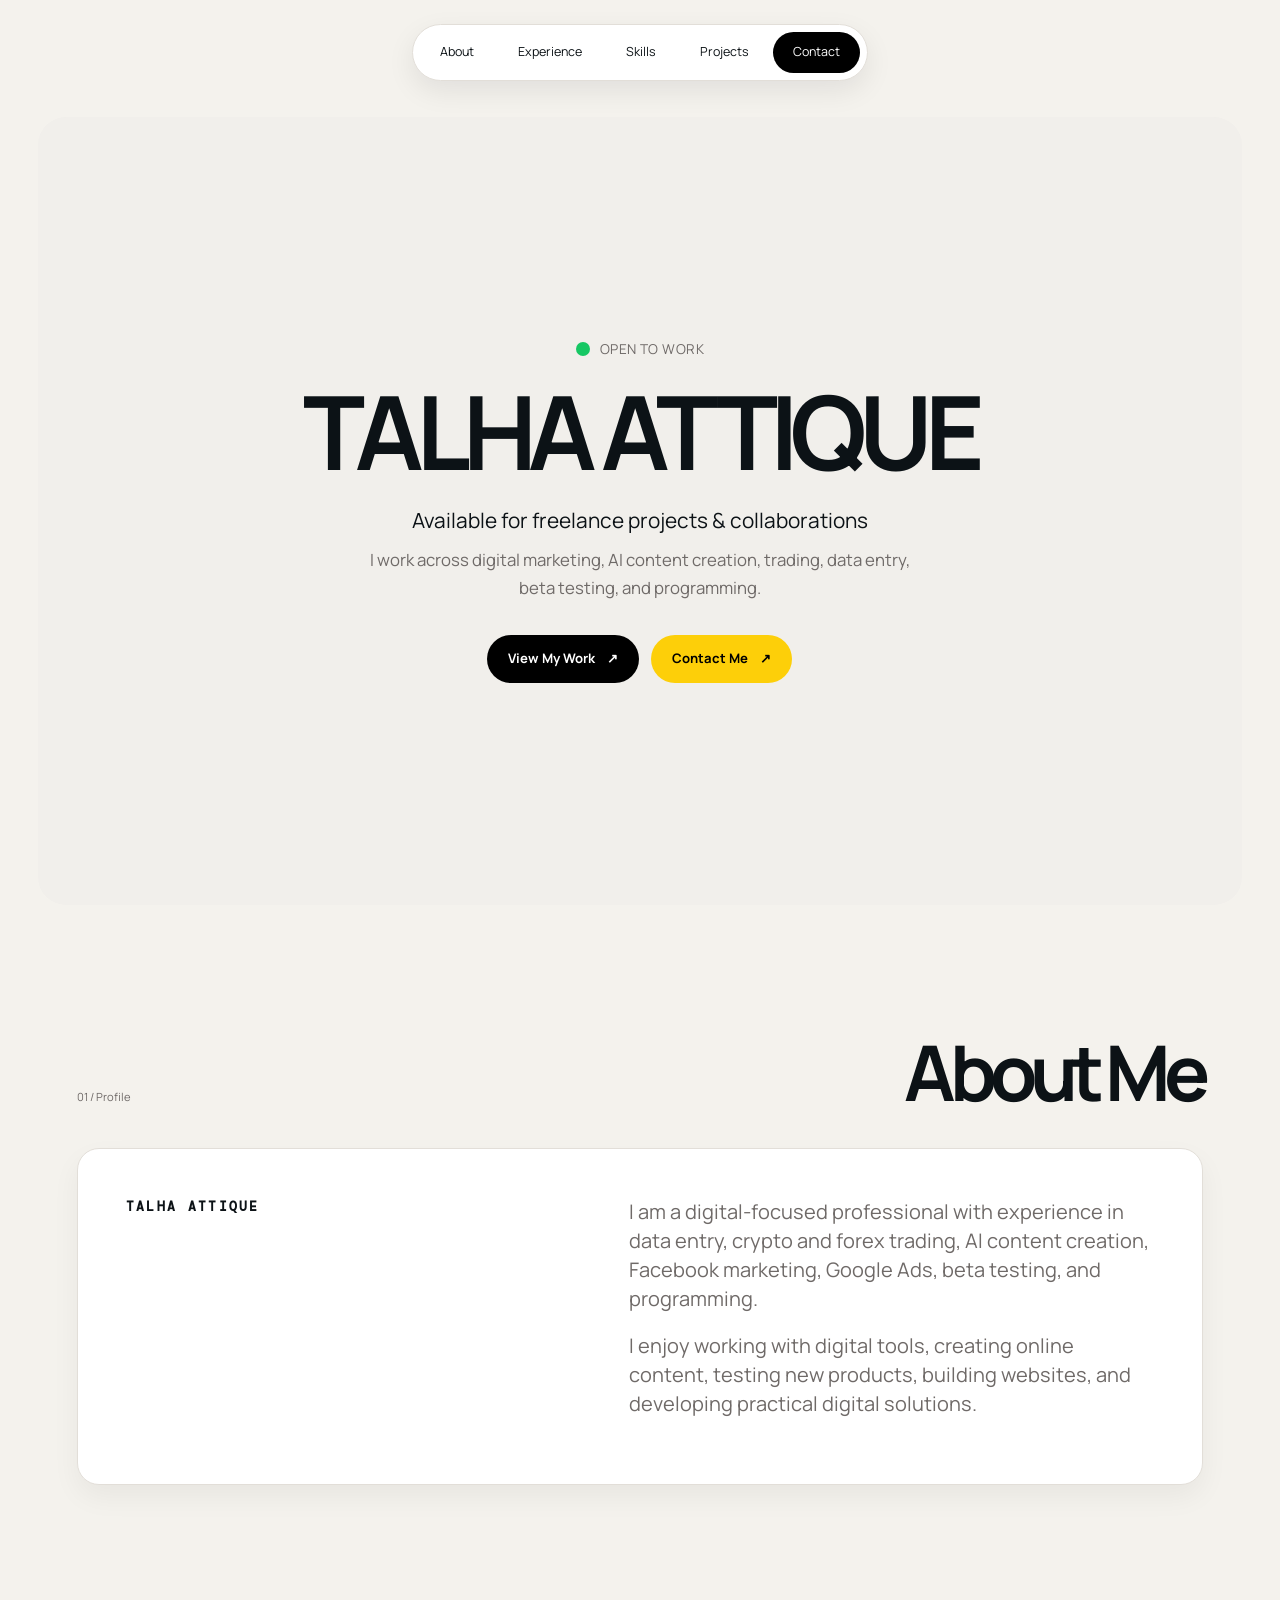
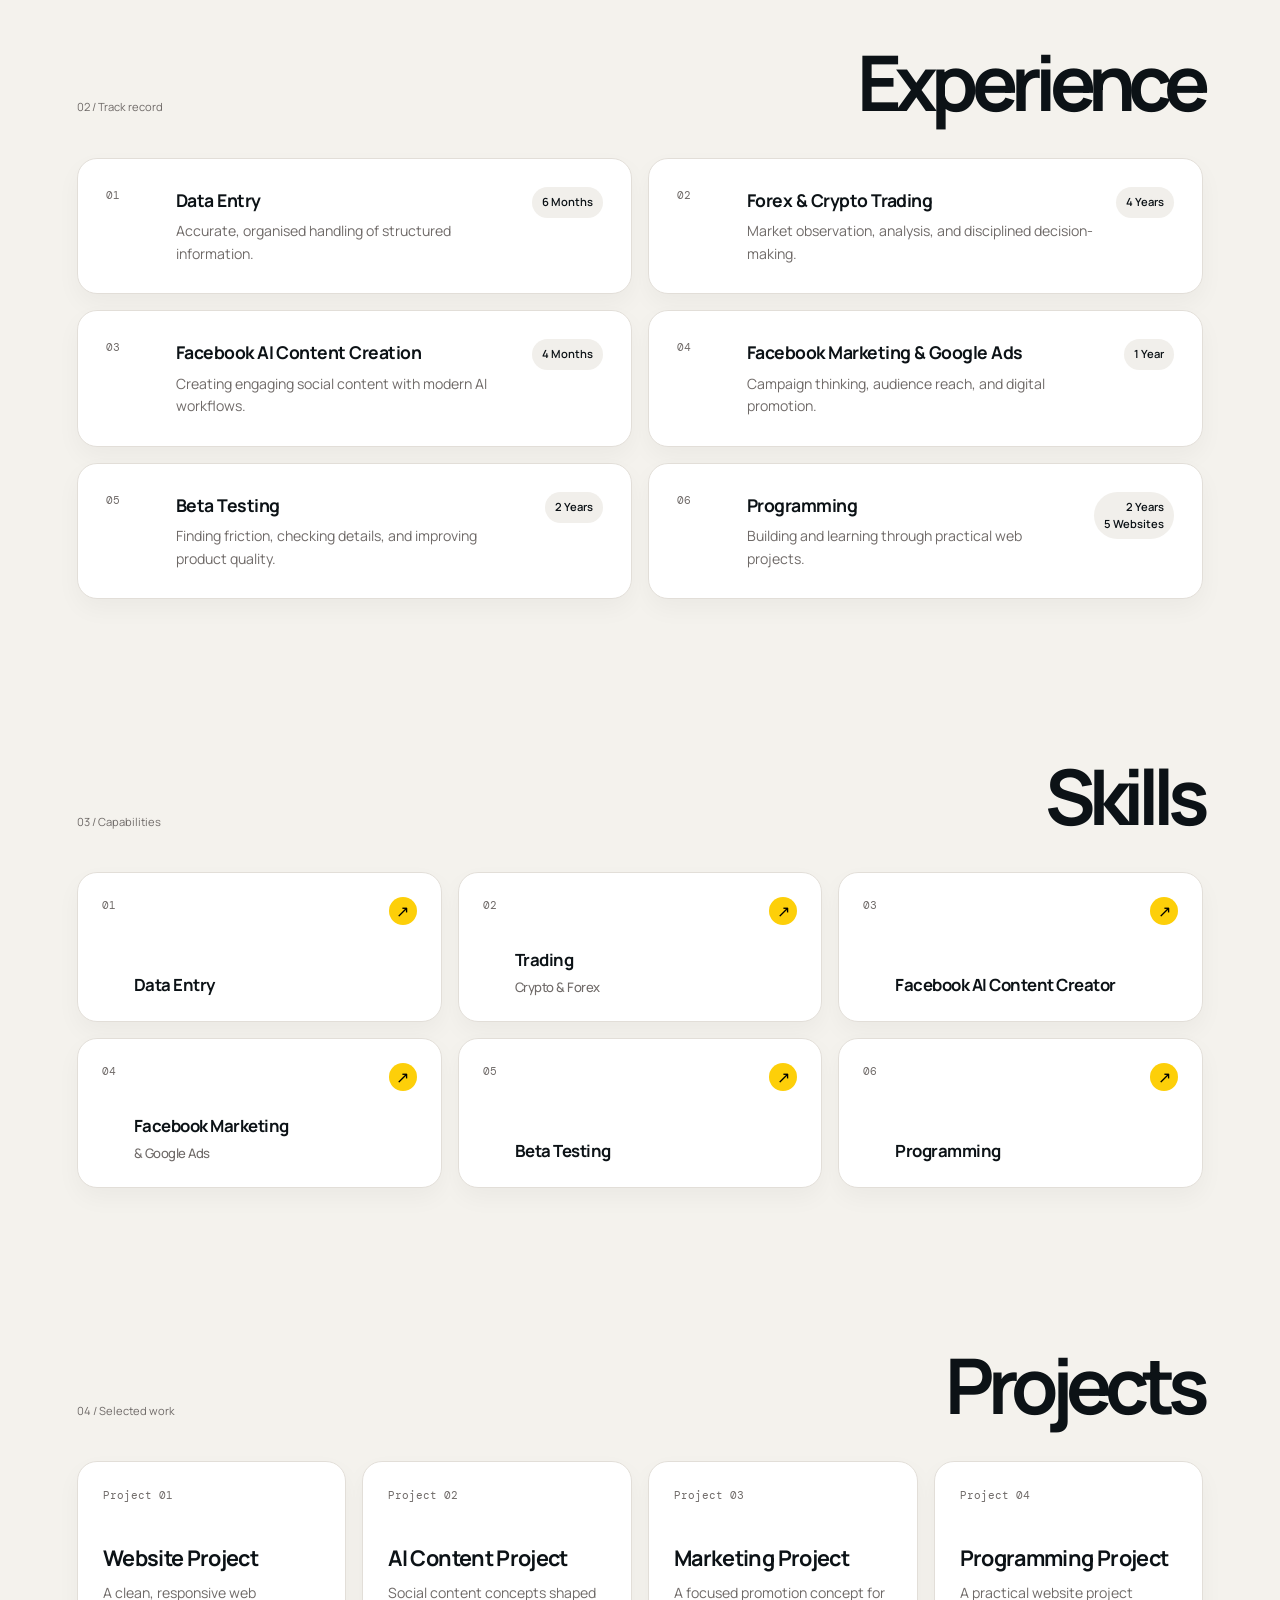
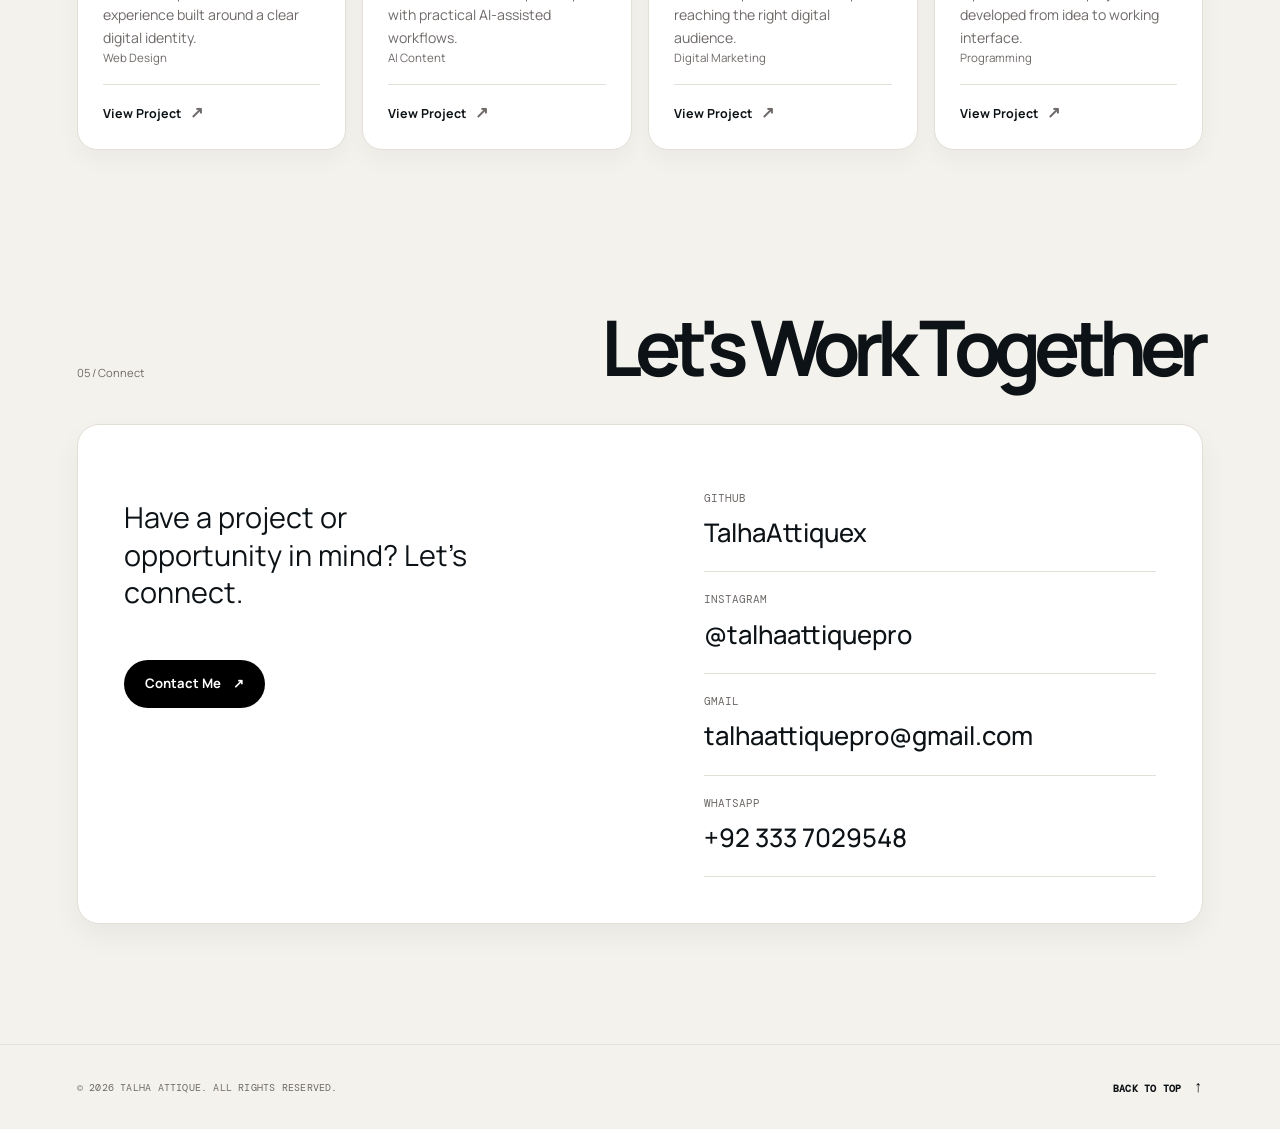
==== index.html @ d97a4296 "Add files via upload" ====
<!DOCTYPE html>
<html lang="en">
<head>
    <meta charset="UTF-8">
    <meta name="viewport" content="width=device-width, initial-scale=1.0">
    <meta name="description" content="Talha Attique is a digital-focused professional working across marketing, AI content, trading, testing, and programming.">
    <title>Talha Attique | Digital Portfolio</title>
    <link rel="stylesheet" href="style.css">
</head>
<body>
    <header class="site-header">
        <button class="menu-toggle" type="button" aria-label="Toggle navigation" aria-expanded="false" aria-controls="primary-navigation"><span></span><span></span></button>
        <nav class="site-nav" id="primary-navigation" aria-label="Primary navigation">
            <a class="active" href="#about">About</a>
            <a href="#experience">Experience</a>
            <a href="#skills">Skills</a>
            <a href="#projects">Projects</a>
            <a href="#contact">Contact</a>
        </nav>
    </header>

    <main>
        <section class="hero single-page-section" id="home" aria-labelledby="hero-title">
            <div class="hero-content">
                <div class="availability"><span class="status-dot" aria-hidden="true"></span><span>Open to Work</span></div>
                <h1 id="hero-title">TALHA ATTIQUE</h1>
                <p class="hero-subtitle">Available for freelance projects &amp; collaborations</p>
                <p class="hero-description">I work across digital marketing, AI content creation, trading, data entry, beta testing, and programming.</p>
                <div class="hero-actions"><a class="button button-dark" href="#projects">View My Work <span aria-hidden="true">↗</span></a><a class="button button-yellow" href="#contact">Contact Me <span aria-hidden="true">↗</span></a></div>
            </div>
        </section>

        <section class="section single-page-section" id="about" aria-labelledby="about-title">
            <div class="section-heading"><p class="eyebrow">01 / Profile</p><h2 id="about-title">About Me</h2></div>
            <div class="about-content card-surface" data-reveal>
                <p class="about-name">TALHA ATTIQUE</p>
                <div class="about-copy"><p>I am a digital-focused professional with experience in data entry, crypto and forex trading, AI content creation, Facebook marketing, Google Ads, beta testing, and programming.</p><p>I enjoy working with digital tools, creating online content, testing new products, building websites, and developing practical digital solutions.</p></div>
            </div>
        </section>

        <section class="section single-page-section" id="experience" aria-labelledby="experience-title">
            <div class="section-heading"><p class="eyebrow">02 / Track record</p><h2 id="experience-title">Experience</h2></div>
            <div class="experience-grid">
                <article class="experience-card" data-reveal><span class="card-icon">01</span><div><h3>Data Entry</h3><p>Accurate, organised handling of structured information.</p></div><strong>6 Months</strong></article>
                <article class="experience-card" data-reveal><span class="card-icon">02</span><div><h3>Forex &amp; Crypto Trading</h3><p>Market observation, analysis, and disciplined decision-making.</p></div><strong>4 Years</strong></article>
                <article class="experience-card" data-reveal><span class="card-icon">03</span><div><h3>Facebook AI Content Creation</h3><p>Creating engaging social content with modern AI workflows.</p></div><strong>4 Months</strong></article>
                <article class="experience-card" data-reveal><span class="card-icon">04</span><div><h3>Facebook Marketing &amp; Google Ads</h3><p>Campaign thinking, audience reach, and digital promotion.</p></div><strong>1 Year</strong></article>
                <article class="experience-card" data-reveal><span class="card-icon">05</span><div><h3>Beta Testing</h3><p>Finding friction, checking details, and improving product quality.</p></div><strong>2 Years</strong></article>
                <article class="experience-card" data-reveal><span class="card-icon">06</span><div><h3>Programming</h3><p>Building and learning through practical web projects.</p></div><strong>2 Years<br>5 Websites</strong></article>
            </div>
        </section>

        <section class="section single-page-section" id="skills" aria-labelledby="skills-title">
            <div class="section-heading"><p class="eyebrow">03 / Capabilities</p><h2 id="skills-title">Skills</h2></div>
            <div class="skill-grid">
                <article class="skill-card" data-reveal><span>01</span><h3>Data Entry</h3><i aria-hidden="true">↗</i></article>
                <article class="skill-card" data-reveal><span>02</span><h3>Trading <small>Crypto &amp; Forex</small></h3><i aria-hidden="true">↗</i></article>
                <article class="skill-card" data-reveal><span>03</span><h3>Facebook AI Content Creator</h3><i aria-hidden="true">↗</i></article>
                <article class="skill-card" data-reveal><span>04</span><h3>Facebook Marketing <small>&amp; Google Ads</small></h3><i aria-hidden="true">↗</i></article>
                <article class="skill-card" data-reveal><span>05</span><h3>Beta Testing</h3><i aria-hidden="true">↗</i></article>
                <article class="skill-card" data-reveal><span>06</span><h3>Programming</h3><i aria-hidden="true">↗</i></article>
            </div>
        </section>

        <section class="section single-page-section" id="projects" aria-labelledby="projects-title">
            <div class="section-heading"><p class="eyebrow">04 / Selected work</p><h2 id="projects-title">Projects</h2></div>
            <div class="project-grid">
                <article class="project-card" data-reveal><span>Project 01</span><h3>Website Project</h3><p>A clean, responsive web experience built around a clear digital identity.</p><small>Web Design</small><a class="text-link" href="#contact">View Project <b aria-hidden="true">↗</b></a></article>
                <article class="project-card" data-reveal><span>Project 02</span><h3>AI Content Project</h3><p>Social content concepts shaped with practical AI-assisted workflows.</p><small>AI Content</small><a class="text-link" href="#contact">View Project <b aria-hidden="true">↗</b></a></article>
                <article class="project-card" data-reveal><span>Project 03</span><h3>Marketing Project</h3><p>A focused promotion concept for reaching the right digital audience.</p><small>Digital Marketing</small><a class="text-link" href="#contact">View Project <b aria-hidden="true">↗</b></a></article>
                <article class="project-card" data-reveal><span>Project 04</span><h3>Programming Project</h3><p>A practical website project developed from idea to working interface.</p><small>Programming</small><a class="text-link" href="#contact">View Project <b aria-hidden="true">↗</b></a></article>
            </div>
        </section>

        <section class="section contact-section single-page-section" id="contact" aria-labelledby="contact-title">
            <div class="section-heading"><p class="eyebrow">05 / Connect</p><h2 id="contact-title">Let's Work Together</h2></div>
            <div class="contact-grid card-surface" data-reveal><div class="contact-copy"><p>Have a project or opportunity in mind? Let's connect.</p><a class="button button-dark" href="mailto:talhaattiquepro@gmail.com">Contact Me <span aria-hidden="true">↗</span></a></div><div class="contact-links" aria-label="Contact details"><a class="contact-link" href="https://github.com/TalhaAttiquex" target="_blank" rel="noopener noreferrer"><span>GitHub</span><strong>TalhaAttiquex</strong></a><a class="contact-link" href="https://instagram.com/talhaattiquepro" target="_blank" rel="noopener noreferrer"><span>Instagram</span><strong>@talhaattiquepro</strong></a><a class="contact-link" href="mailto:talhaattiquepro@gmail.com"><span>Gmail</span><strong>talhaattiquepro@gmail.com</strong></a><a class="contact-link" href="https://wa.me/923337029548" target="_blank" rel="noopener noreferrer"><span>WhatsApp</span><strong>+92 333 7029548</strong></a></div></div>
        </section>
    </main>

    <footer class="site-footer"><p>&copy; <span data-current-year>2026</span> Talha Attique. All Rights Reserved.</p><a href="#home">Back to top <span aria-hidden="true">↑</span></a></footer>
    <script src="script.js" defer></script>
</body>
</html>
---- style.css ----
@import url('https://fonts.googleapis.com/css2?family=DM+Mono:wght@400;500&family=Manrope:wght@400;500;600;700;800&display=swap');

:root {
	--cream: #F4F2ED;
	--secondary-bg: #F1EFEB;
	--dark: #0C1216;
	--secondary-dark: #000000;
	--light-gray: #FFFFFF;
	--white: #FFFFFF;
	--yellow: #FDCF09;
	--green: #16C763;
	--border: #E2DED8;
	--muted: #6F6A68;
	--dark-24: rgba(12, 18, 22, .24);
}

* { box-sizing: border-box; }
html { scroll-behavior: smooth; }
body { background: var(--white); color: var(--dark); font-family: 'Manrope', sans-serif; font-size: 16px; line-height: 1.5; margin: 0; overflow-x: hidden; }
a { color: inherit; text-decoration: none; }
.site-header { align-items: center; background: var(--white); border-bottom: 1px solid var(--border); display: flex; justify-content: center; margin: 0 auto; max-width: 1440px; padding: 26px 6vw; position: sticky; top: 0; z-index: 10; }
.menu-toggle { background: transparent; border: 0; display: none; padding: 8px 0 8px 8px; }
.menu-toggle span { background: var(--dark); display: block; height: 1px; margin: 5px 0; transition: transform .25s ease; width: 25px; }
.site-nav { display: flex; gap: 34px; }
.site-nav a { color: var(--dark); font-family: 'DM Mono', monospace; font-size: .72rem; position: relative; text-transform: uppercase; transition: color .25s ease, transform .25s ease; }
.site-nav a::after { background: var(--dark); bottom: -7px; content: ''; height: 1px; left: 0; position: absolute; transform: scaleX(0); transform-origin: right; transition: transform .25s ease; width: 100%; }
.site-nav a:hover { color: var(--secondary-dark); transform: translateY(-2px); }
.site-nav a.active { color: var(--dark); transform: translateY(-2px); }
.site-nav a:hover::after, .site-nav a.active::after { transform: scaleX(1); transform-origin: left; }
main { margin: 0 auto; max-width: 1440px; }
.single-page-section { scroll-margin-top: 90px; }
.hero { align-items: center; background: var(--light-gray); display: flex; justify-content: center; min-height: calc(100vh - 81px); padding: 8vh 6vw 12vh; text-align: center; }
.hero-content { align-items: center; display: flex; flex-direction: column; justify-content: center; }
.status-dot { animation: blink 1.2s infinite; background: var(--green); border-radius: 50%; height: 14px; margin-bottom: 16px; width: 14px; }
.hero h1 { animation: fade-up .8s .1s ease both; color: var(--dark); font-size: clamp(1.5rem, 3.5vw, 2.5rem); font-weight: 600; letter-spacing: .12em; line-height: 1.1; margin: 0; }
.hero h2 { animation: fade-up .8s .2s ease both; color: var(--dark); font-size: clamp(2rem, 5vw, 4rem); font-weight: 600; letter-spacing: .16em; line-height: 1.1; margin: 12px 0 0; }
.hero-subtitle { animation: fade-up .8s .3s ease both; color: var(--muted); font-size: clamp(.85rem, 1.5vw, 1rem); margin: 22px 0 0; }
.hero-skills { animation: fade-up .8s .4s ease both; color: var(--muted); font-size: clamp(.72rem, 1.2vw, .85rem); line-height: 1.8; margin: 10px auto 0; max-width: 680px; }
.section-block, .experience-list { border-top: 1px solid var(--border); }
.section-block { padding: 110px 6vw 140px; }
.section-heading { align-items: end; display: flex; justify-content: space-between; margin-bottom: 48px; }
.section-heading .eyebrow { margin: 0; }
h2 { font-size: clamp(3rem, 7vw, 6rem); letter-spacing: -.09em; line-height: .9; margin: 0; }
.skill-grid { display: grid; gap: 1px; grid-template-columns: repeat(2, 1fr); }
.skill-item { align-items: baseline; background: var(--light-gray); color: var(--dark); display: flex; gap: 26px; min-height: 130px; padding: 34px; transition: background .25s ease, color .25s ease, transform .25s ease; }
.skill-item:hover { background: var(--white); box-shadow: inset 0 0 0 1px var(--border); color: var(--dark); transform: translateY(-5px); }
.skill-item span { color: var(--dark-24); font-family: 'DM Mono', monospace; font-size: .7rem; transition: color .25s ease; }
.skill-item:hover span, .skill-item small { color: var(--muted); }
.skill-item h3 { font-size: clamp(1rem, 1.8vw, 1.5rem); font-weight: 600; margin: 0; }
.skill-item small { color: var(--dark-24); display: block; font-size: .65em; font-weight: 400; margin-top: 5px; }
.site-footer { align-items: center; border-top: 1px solid var(--border); color: var(--muted); display: flex; font-family: 'DM Mono', monospace; font-size: .65rem; justify-content: space-between; letter-spacing: .02em; margin: 0 auto; max-width: 1440px; padding: 32px 6vw; text-transform: uppercase; }
.site-footer p { margin: 0; }
.site-footer a { color: var(--dark); }
.site-footer a span { font-size: 1rem; margin-left: 6px; }
.page-intro { padding: 14vh 6vw 110px; }
.page-intro h1 { animation: fade-up .8s ease both; font-size: clamp(4rem, 12vw, 11rem); letter-spacing: -.11em; line-height: .8; margin: 0; max-width: 1100px; }
.experience-list { display: grid; gap: 1px; }
.experience-item { align-items: start; background: var(--light-gray); color: var(--dark); display: grid; gap: 30px; grid-template-columns: 70px 1fr 200px; padding: 42px 6vw; transition: background .25s ease, color .25s ease, padding .25s ease; }
.experience-item:hover { background: var(--white); box-shadow: inset 0 0 0 1px var(--border); color: var(--dark); padding-left: calc(6vw + 10px); }
.experience-item > span { color: var(--dark-24); font-family: 'DM Mono', monospace; font-size: .7rem; }
.experience-item:hover > span, .experience-item p { color: var(--muted); }
.experience-item h2 { font-size: clamp(1.5rem, 3vw, 2.8rem); letter-spacing: -.07em; margin: 0; }
.experience-item p { color: var(--dark-24); margin: 8px 0 0; }
.experience-item time { font-family: 'DM Mono', monospace; font-size: .75rem; text-align: right; }
.contact-grid { display: grid; gap: 12vw; grid-template-columns: 1fr 1fr; padding: 20px 6vw 160px; }
.contact-copy p { color: var(--muted); font-size: 1.1rem; max-width: 300px; }
.contact-links { border-top: 1px solid var(--border); }
.contact-link { border-bottom: 1px solid var(--border); display: block; padding: 26px 0; transition: padding-left .25s ease; }
.contact-link:hover { padding-left: 12px; }
.contact-link span { color: var(--muted); display: block; font-family: 'DM Mono', monospace; font-size: .68rem; margin-bottom: 8px; text-transform: uppercase; }
.contact-link strong { font-size: clamp(1rem, 2.2vw, 1.6rem); font-weight: 500; }
.contact-link:hover strong { text-decoration: underline; text-underline-offset: 5px; }
.about-content { display: grid; gap: 12vw; grid-template-columns: 1fr 1fr; padding: 20px 6vw 170px; }
.about-name { font-family: 'DM Mono', monospace; font-size: .85rem; letter-spacing: .18em; margin: 0; }
.about-copy { border-top: 1px solid var(--border); max-width: 520px; padding-top: 24px; }
.about-copy p { color: var(--muted); font-size: clamp(1.1rem, 2.2vw, 1.65rem); line-height: 1.45; margin: 0 0 24px; }
.reveal { opacity: 0; transform: translateY(18px); transition: opacity .6s ease, transform .6s ease; }
.reveal.is-visible { opacity: 1; transform: translateY(0); }
@keyframes fade-up { from { opacity: 0; transform: translateY(18px); } to { opacity: 1; transform: translateY(0); } }
@keyframes reveal-line { from { transform: scaleX(0); } to { transform: scaleX(1); } }
@keyframes blink { 0%, 100% { opacity: 1; transform: scale(1); } 50% { opacity: .25; transform: scale(.8); } }
@media (prefers-reduced-motion: reduce) { *, *::before, *::after { animation-duration: .01ms !important; animation-iteration-count: 1 !important; scroll-behavior: auto !important; transition-duration: .01ms !important; } }
@media (max-width: 700px) {
	.site-header { padding: 22px 6vw; }
	.menu-toggle { display: block; }
	.site-nav { gap: 15px; }
	.site-nav:not(.is-open) { display: none; }
	.site-nav.is-open { background: var(--white); border-bottom: 1px solid var(--border); display: flex; flex-direction: column; gap: 22px; left: 0; padding: 28px 6vw 32px; position: absolute; right: 0; text-align: center; top: 100%; }
	.site-nav a { font-size: .58rem; }
	.hero { min-height: calc(100vh - 73px); padding: 12vh 6vw; }
	.hero h1 { font-size: 20px; letter-spacing: .08em; }
	.hero h2 { font-size: 28px; letter-spacing: .1em; }
	.hero-subtitle { margin-top: 18px; max-width: 280px; }
	.hero-skills { max-width: 300px; }
	.status-dot { height: 10px; margin-bottom: 16px; width: 10px; }
	.section-block { padding: 80px 6vw 100px; }
	.section-heading { align-items: start; flex-direction: column-reverse; gap: 25px; }
	.skill-grid { display: block; }
	.skill-item { margin-bottom: 1px; min-height: 105px; padding: 28px 24px; }
	.page-intro { padding: 15vh 6vw 75px; }
	.page-intro h1 { font-size: clamp(3.8rem, 18vw, 7rem); }
	.experience-item, .experience-item:hover { gap: 16px; grid-template-columns: 35px 1fr; padding: 30px 6vw; }
	.experience-item time { grid-column: 2; text-align: left; }
	.contact-grid { display: block; padding-bottom: 110px; }
	.contact-copy { margin-bottom: 65px; }
	.about-content { display: block; padding-bottom: 110px; }
	.about-name { margin-bottom: 65px; }
	.site-footer { align-items: flex-start; flex-direction: column; gap: 16px; }
}

/* Warm portfolio surface and rounded reference-inspired components. */
body { background: var(--cream); color: var(--dark); }
.site-header { background: transparent; border: 0; max-width: none; padding: 24px 6vw; }
.site-nav { background: var(--white); border: 1px solid var(--border); border-radius: 999px; box-shadow: 0 10px 28px rgba(12, 18, 22, .08); gap: 4px; padding: 7px; }
.site-nav a { border-radius: 999px; color: var(--dark); font-family: 'Manrope', sans-serif; font-size: .78rem; padding: 11px 20px; text-transform: none; transition: background .25s ease, color .25s ease, transform .25s ease; }
.site-nav a::after { display: none; }
.site-nav a:hover { background: var(--secondary-bg); color: var(--dark); transform: translateY(-1px); }
.site-nav a.active { background: var(--secondary-dark); color: var(--white); transform: none; }
.menu-toggle { background: var(--white); border: 1px solid var(--border); border-radius: 999px; box-shadow: 0 8px 20px rgba(12, 18, 22, .08); }
.hero { background: var(--secondary-bg); border-radius: 28px; margin: 12px 3vw 0; min-height: calc(100vh - 112px); padding: 10vh 6vw; }
.availability { align-items: center; animation: fade-up .7s ease both; color: var(--muted); display: flex; font-size: .85rem; gap: 10px; letter-spacing: .03em; margin-bottom: 24px; text-transform: uppercase; }
.status-dot { background: var(--green); height: 14px; margin: 0; width: 14px; }
.hero h1 { font-size: clamp(3rem, 8vw, 7rem); font-weight: 700; letter-spacing: -.08em; line-height: .95; }
.hero-subtitle { color: var(--dark); font-size: clamp(1rem, 2vw, 1.3rem); margin-top: 24px; }
.hero-description { animation: fade-up .8s .4s ease both; color: var(--muted); font-size: clamp(.9rem, 1.4vw, 1.05rem); line-height: 1.7; margin: 10px auto 0; max-width: 560px; }
.hero-actions { display: flex; flex-wrap: wrap; gap: 12px; justify-content: center; margin-top: 32px; }
.button { border: 1px solid transparent; border-radius: 999px; display: inline-flex; font-size: .82rem; font-weight: 700; gap: 12px; justify-content: center; padding: 13px 20px; transition: background .25s ease, color .25s ease, box-shadow .25s ease, transform .25s ease; }
.button:hover { box-shadow: 0 8px 18px rgba(12, 18, 22, .12); transform: translateY(-3px); }
.button-dark { background: var(--secondary-dark); color: var(--white); }
.button-dark:hover { background: var(--dark); }
.button-yellow { background: var(--yellow); color: var(--secondary-dark); }
.button-yellow:hover { background: var(--white); border-color: var(--border); }
.section { padding: 132px 6vw 30px; scroll-margin-top: 100px; }
.section-heading { align-items: end; margin-bottom: 42px; }
.section-heading h2 { color: var(--dark); font-size: clamp(2.7rem, 6vw, 5.5rem); letter-spacing: -.09em; }
.eyebrow { color: var(--muted); font-size: .7rem; }
.card-surface { background: var(--white); border: 1px solid var(--border); border-radius: 22px; box-shadow: 0 12px 28px rgba(12, 18, 22, .05); }
.about-content { align-items: start; display: grid; gap: 12vw; grid-template-columns: .8fr 1.2fr; padding: 48px; }
.about-name { color: var(--dark); font-size: .8rem; font-weight: 700; margin: 0; }
.about-copy { border: 0; max-width: 620px; padding: 0; }
.about-copy p { color: var(--muted); font-size: clamp(1rem, 1.7vw, 1.25rem); margin-bottom: 18px; }
.experience-grid, .skill-grid, .project-grid { display: grid; gap: 16px; grid-template-columns: repeat(2, minmax(0, 1fr)); }
.experience-card, .skill-card, .project-card { background: var(--white); border: 1px solid var(--border); border-radius: 20px; box-shadow: 0 10px 24px rgba(12, 18, 22, .04); }
.experience-card { align-items: start; display: grid; gap: 22px; grid-template-columns: 48px 1fr auto; padding: 28px; transition: box-shadow .25s ease, transform .25s ease; }
.experience-card:hover, .skill-card:hover, .project-card:hover { box-shadow: 0 16px 28px rgba(12, 18, 22, .09); transform: translateY(-5px); }
.card-icon, .skill-card > span, .project-card > span { color: var(--muted); font-family: 'DM Mono', monospace; font-size: .7rem; }
.experience-card h3, .skill-card h3, .project-card h3 { color: var(--dark); font-size: 1.1rem; letter-spacing: -.03em; margin: 0; }
.experience-card p, .project-card p { color: var(--muted); font-size: .88rem; line-height: 1.6; margin: 7px 0 0; }
.experience-card strong { background: var(--secondary-bg); border-radius: 999px; color: var(--dark); font-size: .7rem; font-weight: 600; padding: 7px 10px; text-align: right; white-space: nowrap; }
.skill-grid { grid-template-columns: repeat(3, minmax(0, 1fr)); }
.skill-card { display: grid; gap: 18px; grid-template-columns: auto 1fr auto; min-height: 150px; padding: 24px; transition: box-shadow .25s ease, transform .25s ease; }
.skill-card h3 { align-self: end; font-size: 1.05rem; }
.skill-card small { color: var(--muted); display: block; font-size: .78em; font-weight: 500; margin-top: 5px; }
.skill-card i { align-self: start; background: var(--yellow); border-radius: 50%; color: var(--secondary-dark); font-style: normal; height: 28px; line-height: 28px; text-align: center; width: 28px; }
.project-grid { grid-template-columns: repeat(4, minmax(0, 1fr)); }
.project-card { display: flex; flex-direction: column; min-height: 270px; padding: 25px; transition: box-shadow .25s ease, transform .25s ease; }
.project-card h3 { font-size: 1.35rem; margin-top: 38px; }
.project-card small { color: var(--muted); font-size: .72rem; margin-top: auto; }
.text-link { border-top: 1px solid var(--border); color: var(--dark); font-size: .78rem; font-weight: 700; margin-top: 18px; padding-top: 15px; }
.text-link b { color: var(--muted); font-size: 1rem; margin-left: 6px; }
.contact-section { padding-bottom: 120px; }
.contact-grid { align-items: start; gap: 10vw; padding: 46px; }
.contact-copy p { color: var(--dark); font-size: clamp(1.2rem, 2.4vw, 1.8rem); line-height: 1.3; max-width: 360px; }
.contact-copy .button { margin-top: 20px; }
.contact-links { border-top: 0; }
.contact-link { border-bottom: 1px solid var(--border); padding: 19px 0; }
.contact-link span { color: var(--muted); }
.contact-link strong { color: var(--dark); }
.site-footer { border-top: 1px solid var(--border); max-width: none; padding: 30px 6vw; }
.site-footer a { font-weight: 700; }

@media (max-width: 900px) {
	.project-grid { grid-template-columns: repeat(2, minmax(0, 1fr)); }
	.skill-grid { grid-template-columns: repeat(2, minmax(0, 1fr)); }
}
@media (max-width: 700px) {
	.site-header { padding: 16px 6vw; }
	.menu-toggle { display: block; padding: 9px 14px; }
	.site-nav { gap: 6px; }
	.site-nav:not(.is-open) { display: none; }
	.site-nav.is-open { background: var(--white); border: 1px solid var(--border); border-radius: 20px; box-shadow: 0 14px 28px rgba(12, 18, 22, .1); display: flex; flex-direction: column; gap: 4px; left: 6vw; padding: 8px; position: absolute; right: 6vw; text-align: center; top: calc(100% - 5px); }
	.site-nav a { font-size: .82rem; padding: 12px 20px; width: 100%; }
	.hero { border-radius: 20px; margin: 5px 3vw 0; min-height: calc(100vh - 76px); }
	.hero h1 { font-size: clamp(2.7rem, 13vw, 5rem); }
	.hero-actions .button { flex: 1; min-width: 145px; }
	.section { padding: 92px 6vw 20px; }
	.section-heading { align-items: start; flex-direction: column; gap: 18px; }
	.section-heading h2 { font-size: clamp(2.8rem, 15vw, 5rem); }
	.about-content, .contact-grid { display: block; padding: 28px; }
	.about-name { margin-bottom: 35px; }
	.experience-grid, .skill-grid, .project-grid { display: grid; grid-template-columns: 1fr; }
	.experience-card { grid-template-columns: 36px 1fr; }
	.experience-card strong { grid-column: 2; justify-self: start; }
	.contact-copy { margin-bottom: 45px; }
	.contact-copy p { font-size: 1.35rem; }
}
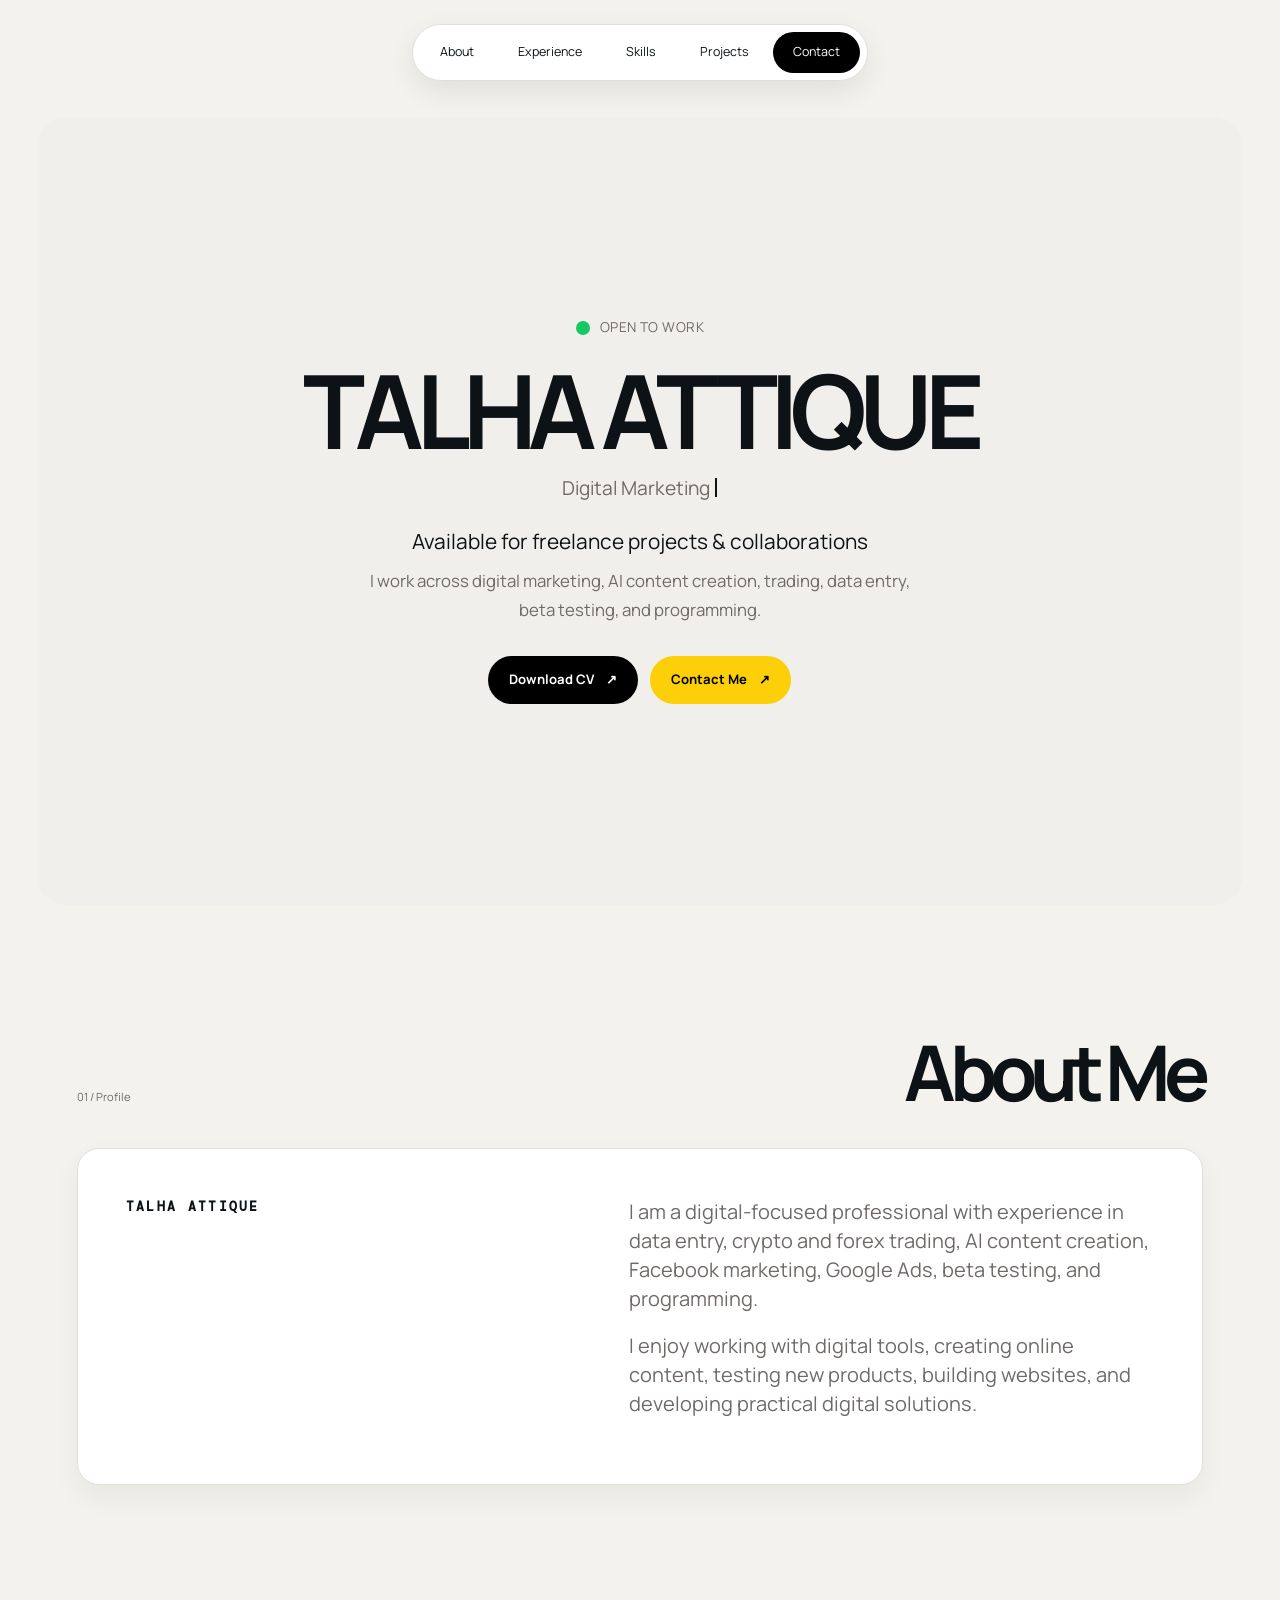
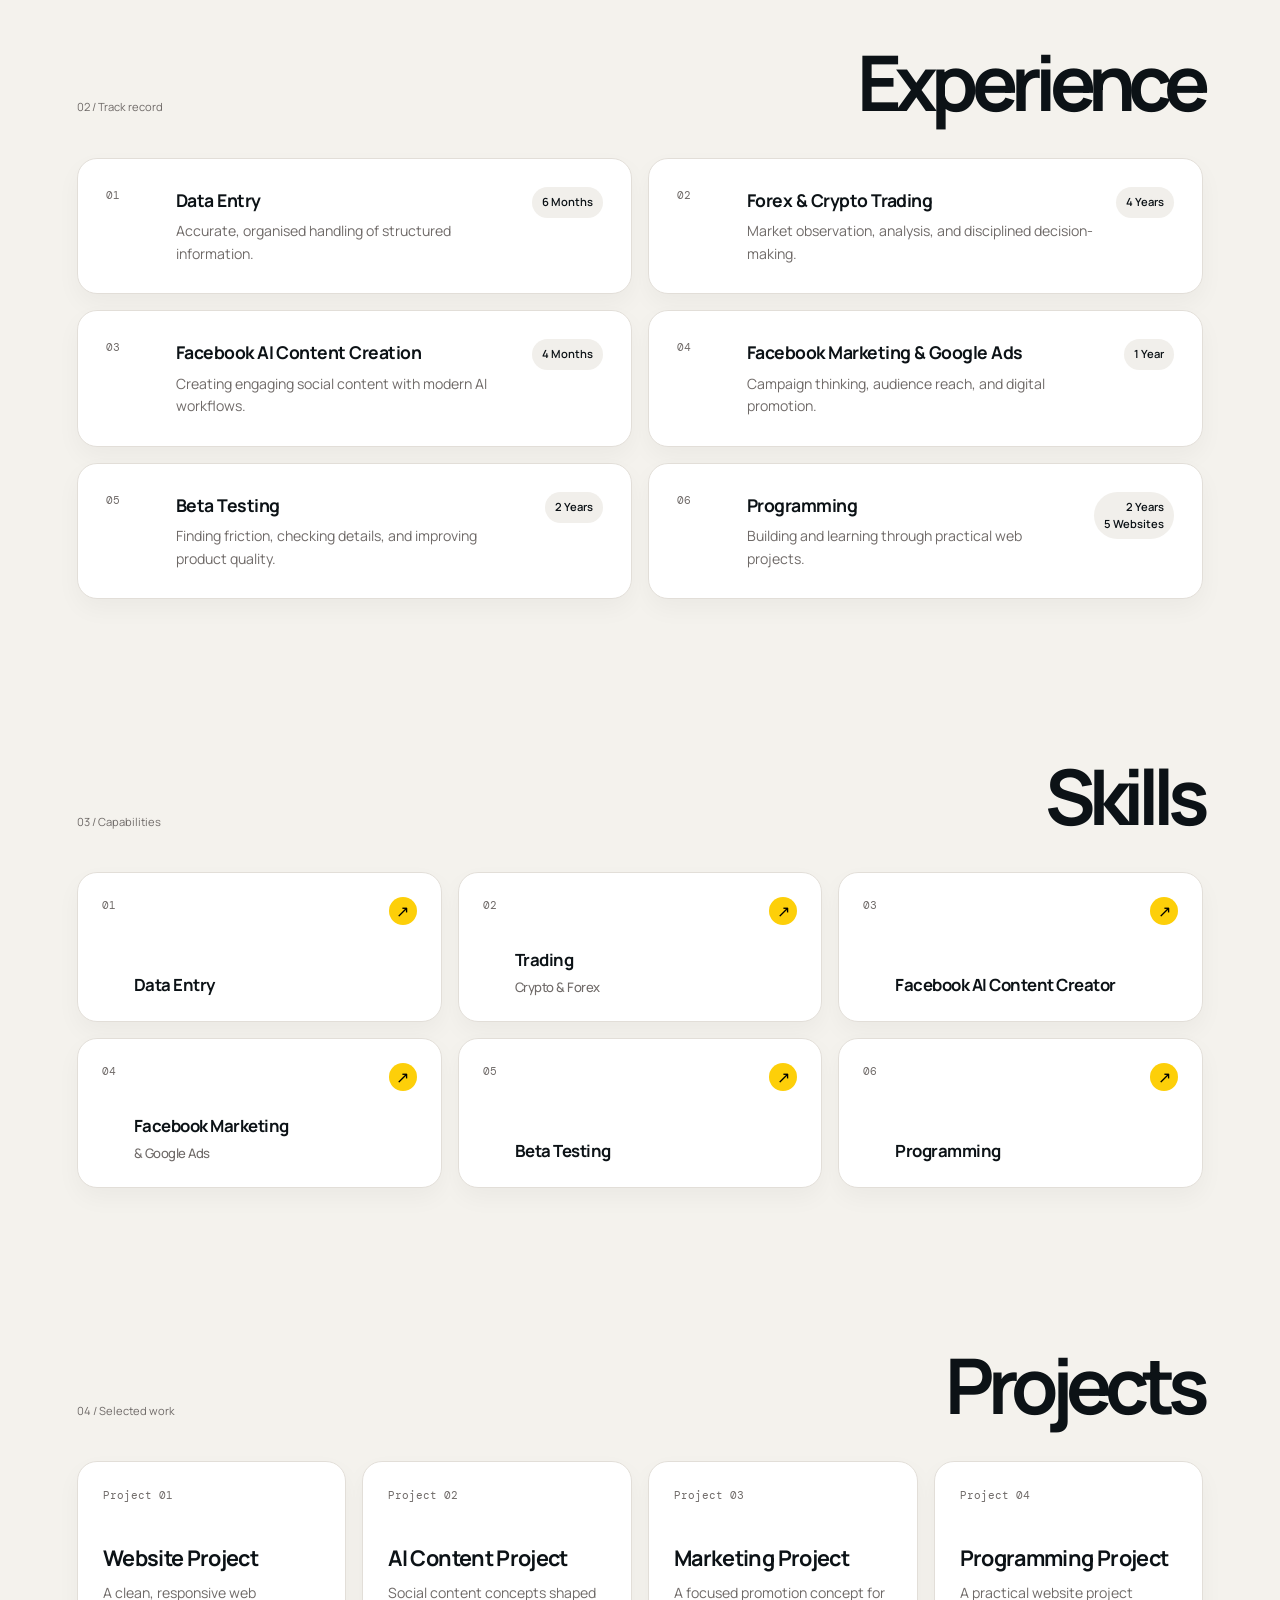
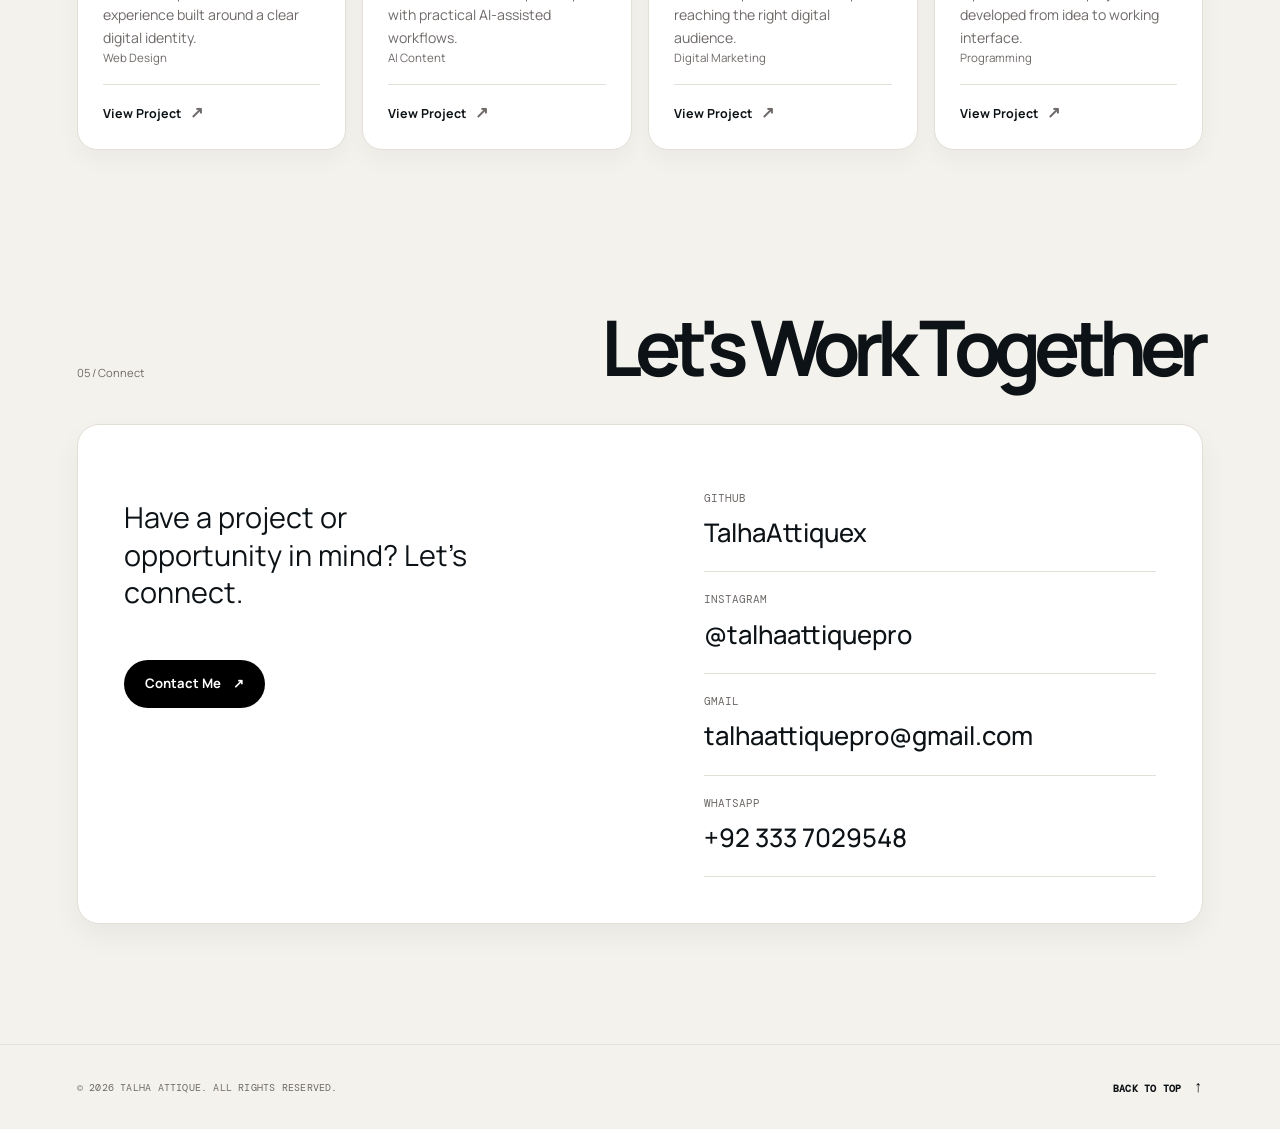
==== commit 2fc06caf: "Add files via upload" ====
--- a/index.html
+++ b/index.html
@@ -24,9 +24,10 @@
             <div class="hero-content">
                 <div class="availability"><span class="status-dot" aria-hidden="true"></span><span>Open to Work</span></div>
                 <h1 id="hero-title">TALHA ATTIQUE</h1>
+                <p class="typing-line" aria-live="polite"><span id="typing-text"></span></p>
                 <p class="hero-subtitle">Available for freelance projects &amp; collaborations</p>
                 <p class="hero-description">I work across digital marketing, AI content creation, trading, data entry, beta testing, and programming.</p>
-                <div class="hero-actions"><a class="button button-dark" href="#projects">View My Work <span aria-hidden="true">↗</span></a><a class="button button-yellow" href="#contact">Contact Me <span aria-hidden="true">↗</span></a></div>
+                <div class="hero-actions"><a class="button button-dark" href="Talha_Attique_CV.docx" download="Talha_Attique_CV.docx">Download CV <span aria-hidden="true">↗</span></a><a class="button button-yellow" href="#contact">Contact Me <span aria-hidden="true">↗</span></a></div>
             </div>
         </section>
 
--- a/style.css
+++ b/style.css
@@ -79,6 +79,7 @@
 @keyframes fade-up { from { opacity: 0; transform: translateY(18px); } to { opacity: 1; transform: translateY(0); } }
 @keyframes reveal-line { from { transform: scaleX(0); } to { transform: scaleX(1); } }
 @keyframes blink { 0%, 100% { opacity: 1; transform: scale(1); } 50% { opacity: .25; transform: scale(.8); } }
+@keyframes typing-cursor { 0%, 49% { opacity: 1; } 50%, 100% { opacity: 0; } }
 @media (prefers-reduced-motion: reduce) { *, *::before, *::after { animation-duration: .01ms !important; animation-iteration-count: 1 !important; scroll-behavior: auto !important; transition-duration: .01ms !important; } }
 @media (max-width: 700px) {
 	.site-header { padding: 22px 6vw; }
@@ -106,6 +107,10 @@
 	.about-content { display: block; padding-bottom: 110px; }
 	.about-name { margin-bottom: 65px; }
 	.site-footer { align-items: flex-start; flex-direction: column; gap: 16px; }
+}
+
+@media (max-width: 700px) {
+    .typing-line { font-size: .9rem; margin-top: 14px; max-width: 90vw; }
 }
 
 /* Warm portfolio surface and rounded reference-inspired components. */
@@ -166,6 +171,15 @@
 .contact-link { border-bottom: 1px solid var(--border); padding: 19px 0; }
 .contact-link span { color: var(--muted); }
 .contact-link strong { color: var(--dark); }
+.typing-line { color: var(--muted); font-size: clamp(.95rem, 1.8vw, 1.2rem); line-height: 1.4; margin: 16px 0 0; min-height: 1.4em; }
+.typing-line::after { animation: typing-cursor .8s steps(1) infinite; border-right: 2px solid var(--dark); content: ''; display: inline-block; height: 1em; margin-left: 5px; vertical-align: -.12em; }
+.contact-link { background-position: right 18px center; background-repeat: no-repeat; background-size: 96px; overflow: hidden; position: relative; isolation: isolate; }
+.contact-link::before { background-position: right 18px center; background-repeat: no-repeat; background-size: 96px; content: ''; inset: 0; opacity: .07; pointer-events: none; position: absolute; transition: opacity .25s ease, transform .25s ease; z-index: -1; }
+.contact-link:nth-child(1)::before { background-image: url('https://cdn.simpleicons.org/github/0C1216'); }
+.contact-link:nth-child(2)::before { background-image: url('https://cdn.simpleicons.org/instagram/0C1216'); }
+.contact-link:nth-child(3)::before { background-image: url('https://cdn.simpleicons.org/gmail/0C1216'); }
+.contact-link:nth-child(4)::before { background-image: url('https://cdn.simpleicons.org/whatsapp/0C1216'); }
+.contact-link:hover::before { opacity: .14; transform: scale(1.04); }
 .site-footer { border-top: 1px solid var(--border); max-width: none; padding: 30px 6vw; }
 .site-footer a { font-weight: 700; }
 
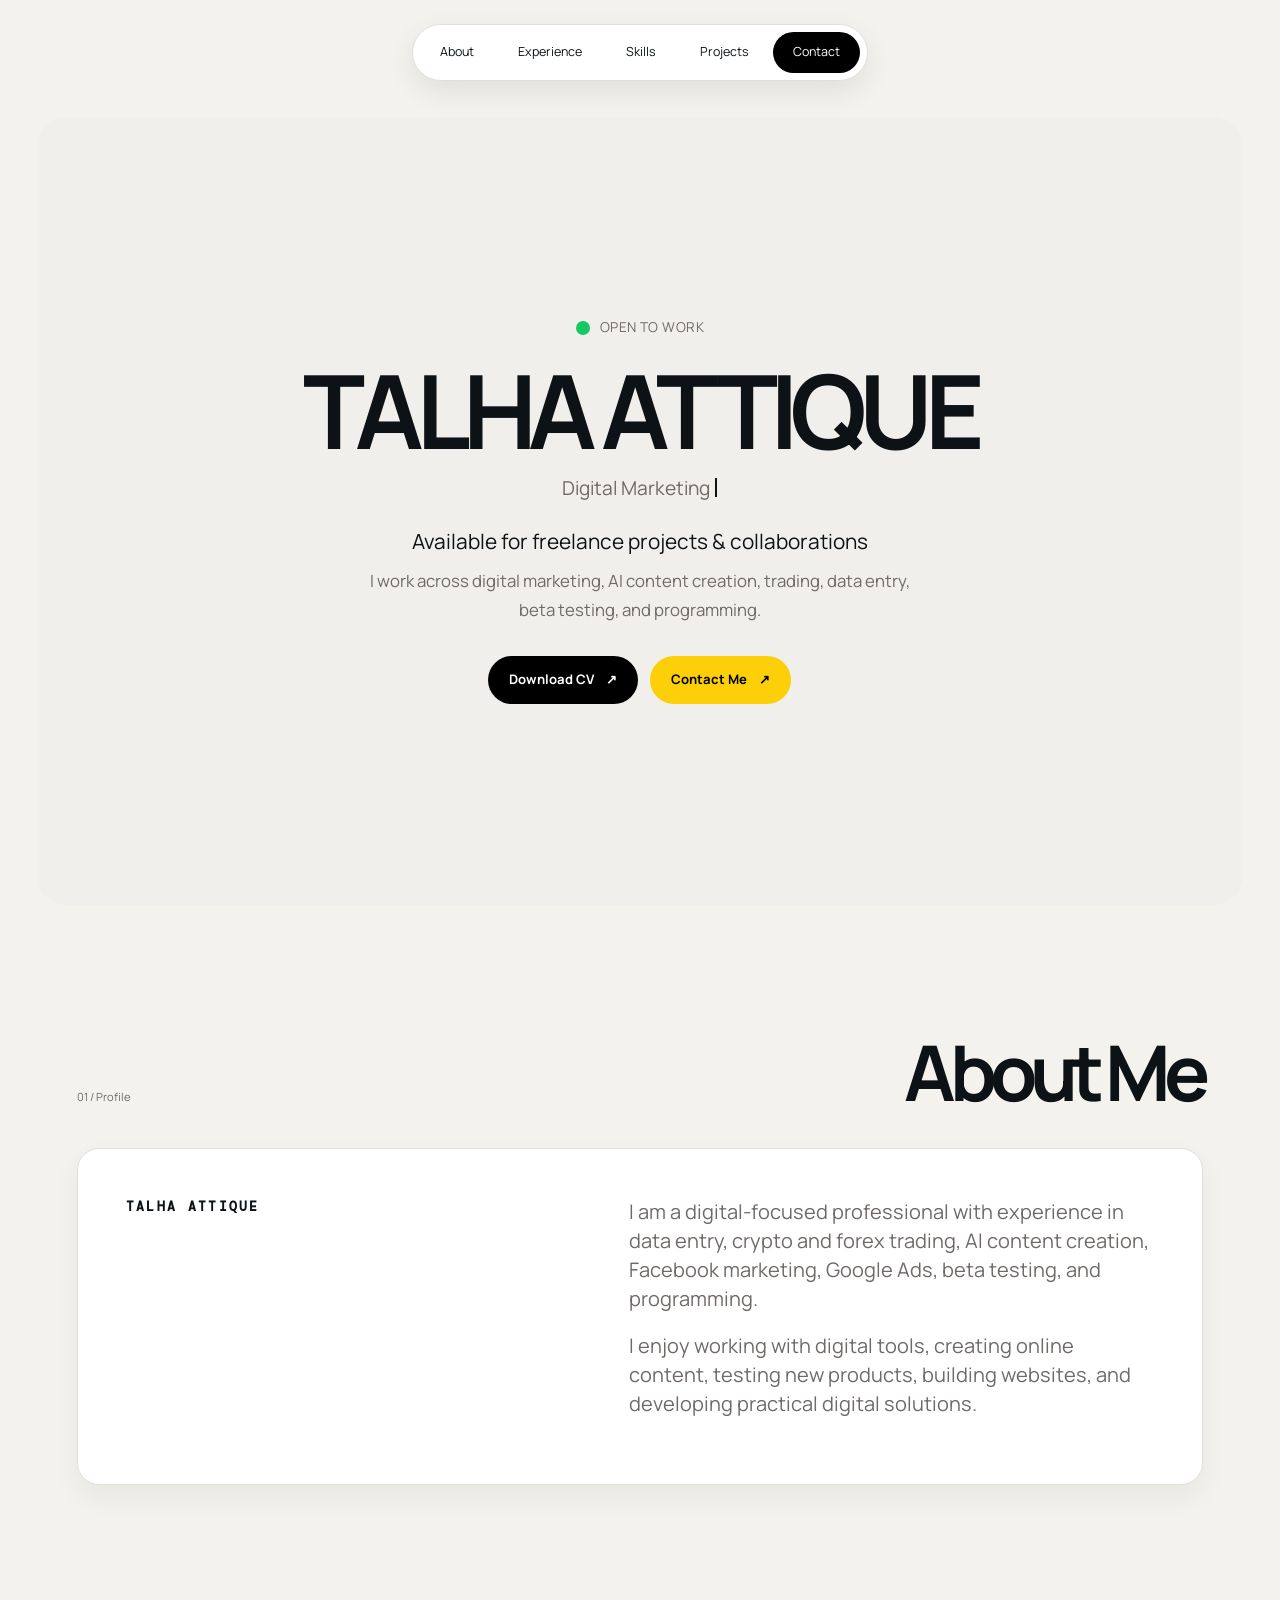
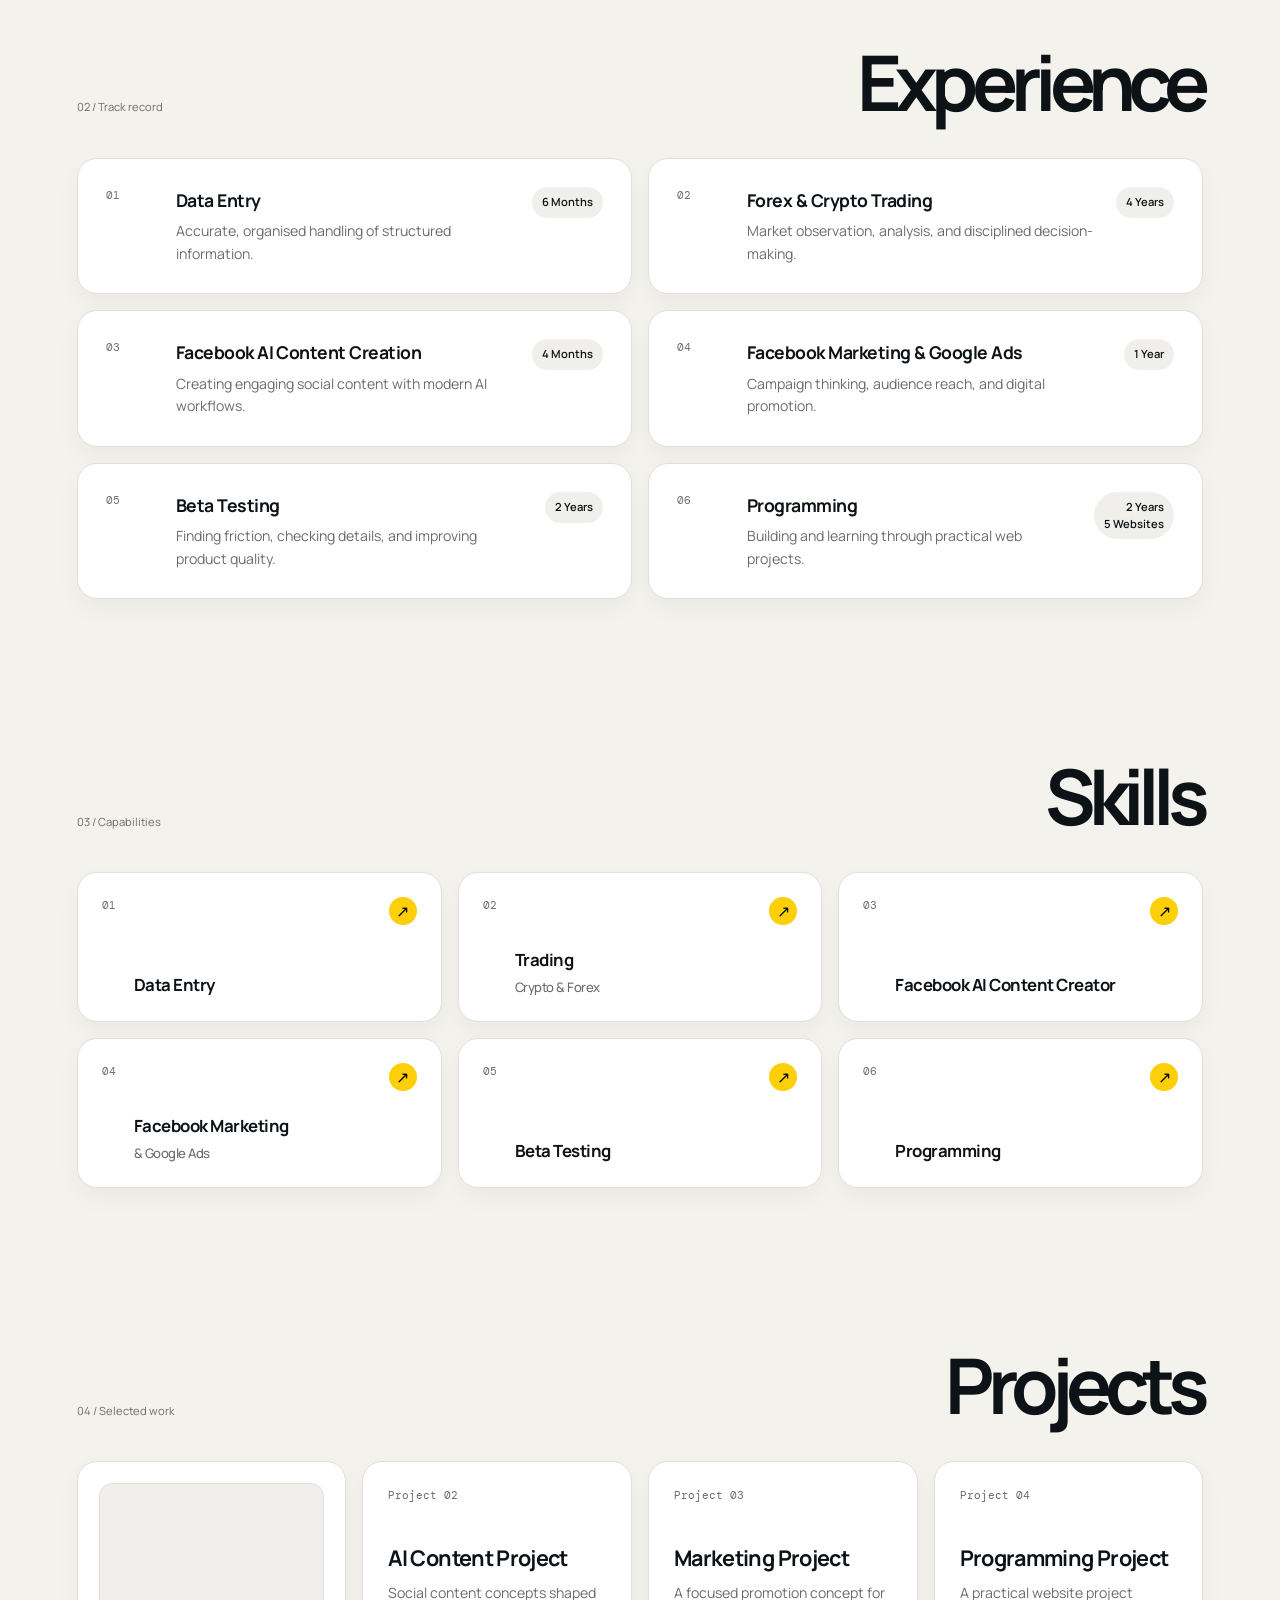
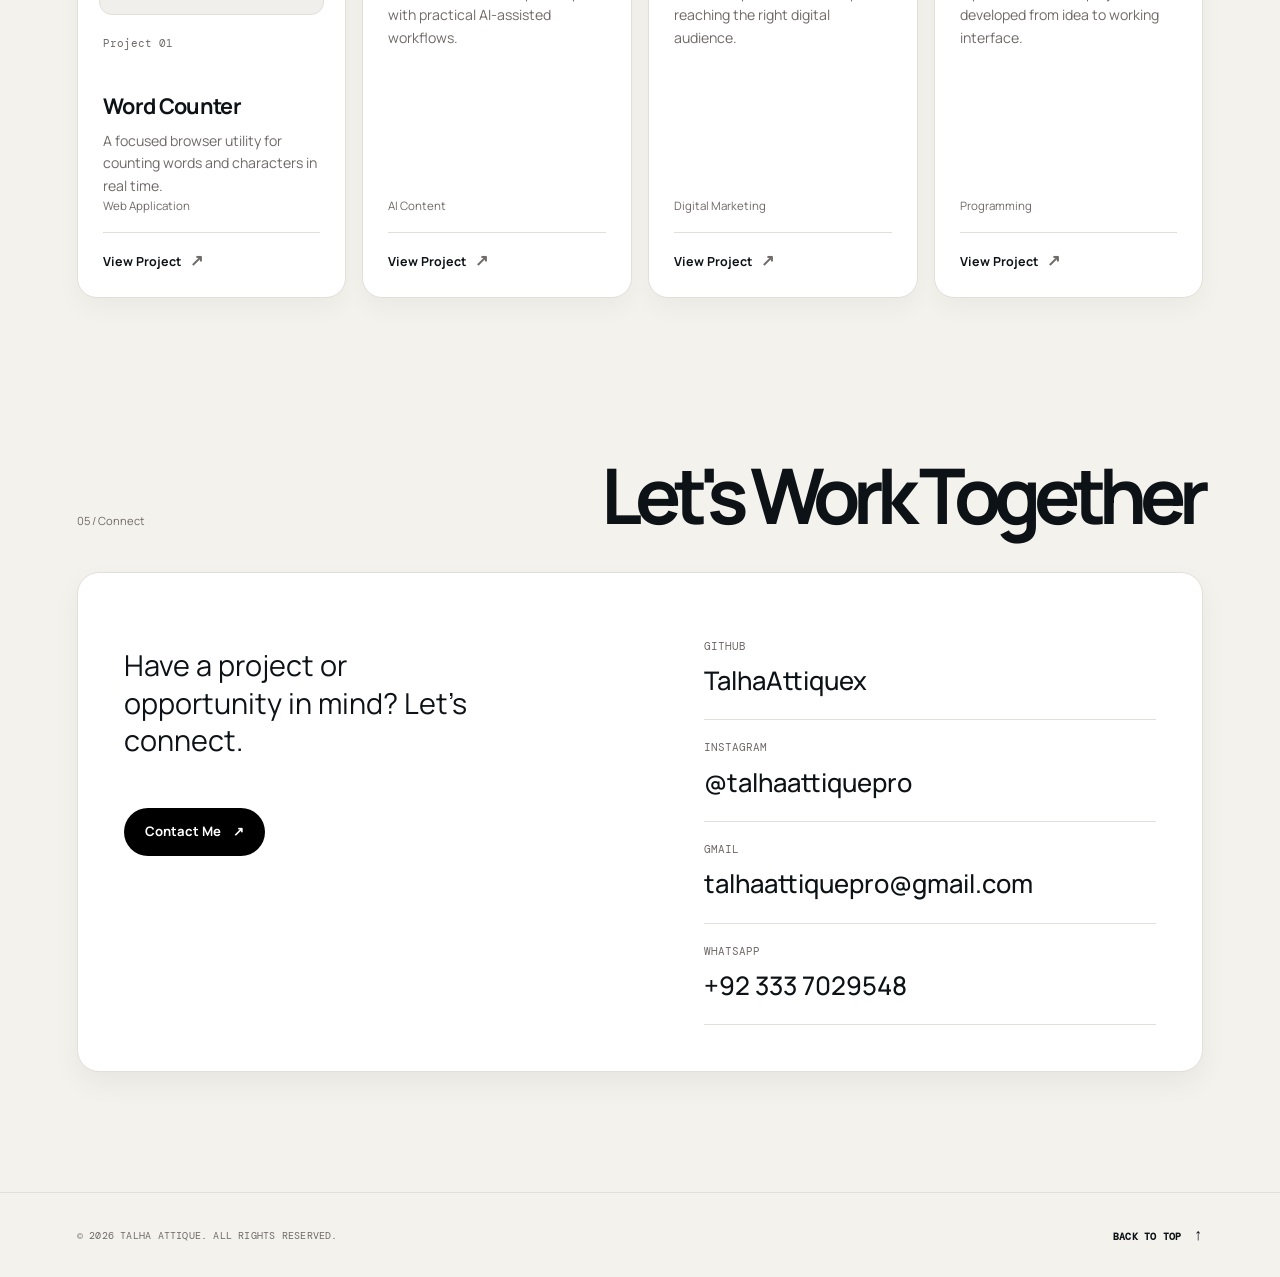
==== commit a7b0db6c: "Add files via upload" ====
--- a/index.html
+++ b/index.html
@@ -66,7 +66,7 @@
         <section class="section single-page-section" id="projects" aria-labelledby="projects-title">
             <div class="section-heading"><p class="eyebrow">04 / Selected work</p><h2 id="projects-title">Projects</h2></div>
             <div class="project-grid">
-                <article class="project-card" data-reveal><span>Project 01</span><h3>Website Project</h3><p>A clean, responsive web experience built around a clear digital identity.</p><small>Web Design</small><a class="text-link" href="#contact">View Project <b aria-hidden="true">↗</b></a></article>
+                <article class="project-card project-card-featured" data-reveal><div class="project-thumb" aria-label="Preview of Word Counter website"><iframe src="https://words-counter-sepia.vercel.app/" title="Word Counter website preview" loading="lazy" tabindex="-1"></iframe></div><span>Project 01</span><h3>Word Counter</h3><p>A focused browser utility for counting words and characters in real time.</p><small>Web Application</small><a class="text-link" href="project-preview.html">View Project <b aria-hidden="true">↗</b></a></article>
                 <article class="project-card" data-reveal><span>Project 02</span><h3>AI Content Project</h3><p>Social content concepts shaped with practical AI-assisted workflows.</p><small>AI Content</small><a class="text-link" href="#contact">View Project <b aria-hidden="true">↗</b></a></article>
                 <article class="project-card" data-reveal><span>Project 03</span><h3>Marketing Project</h3><p>A focused promotion concept for reaching the right digital audience.</p><small>Digital Marketing</small><a class="text-link" href="#contact">View Project <b aria-hidden="true">↗</b></a></article>
                 <article class="project-card" data-reveal><span>Project 04</span><h3>Programming Project</h3><p>A practical website project developed from idea to working interface.</p><small>Programming</small><a class="text-link" href="#contact">View Project <b aria-hidden="true">↗</b></a></article>
--- a/style.css
+++ b/style.css
@@ -146,19 +146,30 @@
 .about-copy p { color: var(--muted); font-size: clamp(1rem, 1.7vw, 1.25rem); margin-bottom: 18px; }
 .experience-grid, .skill-grid, .project-grid { display: grid; gap: 16px; grid-template-columns: repeat(2, minmax(0, 1fr)); }
 .experience-card, .skill-card, .project-card { background: var(--white); border: 1px solid var(--border); border-radius: 20px; box-shadow: 0 10px 24px rgba(12, 18, 22, .04); }
-.experience-card { align-items: start; display: grid; gap: 22px; grid-template-columns: 48px 1fr auto; padding: 28px; transition: box-shadow .25s ease, transform .25s ease; }
+.experience-card { align-items: start; display: grid; gap: 22px; grid-template-columns: 48px 1fr auto; isolation: isolate; overflow: hidden; padding: 28px; position: relative; transition: box-shadow .25s ease, transform .25s ease; }
 .experience-card:hover, .skill-card:hover, .project-card:hover { box-shadow: 0 16px 28px rgba(12, 18, 22, .09); transform: translateY(-5px); }
+.experience-card::before, .skill-card::before { background-position: right -10px bottom -18px; background-repeat: no-repeat; background-size: 210px; content: ''; inset: 0; opacity: .16; pointer-events: none; position: absolute; transform: scale(1); transition: opacity .25s ease, transform .25s ease; z-index: -1; }
+.experience-card:hover::before, .skill-card:hover::before { opacity: .26; transform: scale(1.06); }
+.experience-card:nth-child(1)::before, .skill-card:nth-child(1)::before { background-image: url('https://cdn.simpleicons.org/googlesheets/0C1216'); }
+.experience-card:nth-child(2)::before, .skill-card:nth-child(2)::before { background-image: url('https://cdn.simpleicons.org/tradingview/0C1216'); }
+.experience-card:nth-child(3)::before, .skill-card:nth-child(3)::before { background-image: url('https://cdn.simpleicons.org/openai/0C1216'); }
+.experience-card:nth-child(4)::before, .skill-card:nth-child(4)::before { background-image: url('https://cdn.simpleicons.org/meta/0C1216'); }
+.experience-card:nth-child(5)::before, .skill-card:nth-child(5)::before { background-image: url('https://cdn.simpleicons.org/selenium/0C1216'); }
+.experience-card:nth-child(6)::before, .skill-card:nth-child(6)::before { background-image: url('https://cdn.simpleicons.org/github/0C1216'); }
 .card-icon, .skill-card > span, .project-card > span { color: var(--muted); font-family: 'DM Mono', monospace; font-size: .7rem; }
 .experience-card h3, .skill-card h3, .project-card h3 { color: var(--dark); font-size: 1.1rem; letter-spacing: -.03em; margin: 0; }
 .experience-card p, .project-card p { color: var(--muted); font-size: .88rem; line-height: 1.6; margin: 7px 0 0; }
 .experience-card strong { background: var(--secondary-bg); border-radius: 999px; color: var(--dark); font-size: .7rem; font-weight: 600; padding: 7px 10px; text-align: right; white-space: nowrap; }
 .skill-grid { grid-template-columns: repeat(3, minmax(0, 1fr)); }
-.skill-card { display: grid; gap: 18px; grid-template-columns: auto 1fr auto; min-height: 150px; padding: 24px; transition: box-shadow .25s ease, transform .25s ease; }
+.skill-card { display: grid; gap: 18px; grid-template-columns: auto 1fr auto; isolation: isolate; min-height: 150px; overflow: hidden; padding: 24px; position: relative; transition: box-shadow .25s ease, transform .25s ease; }
 .skill-card h3 { align-self: end; font-size: 1.05rem; }
 .skill-card small { color: var(--muted); display: block; font-size: .78em; font-weight: 500; margin-top: 5px; }
 .skill-card i { align-self: start; background: var(--yellow); border-radius: 50%; color: var(--secondary-dark); font-style: normal; height: 28px; line-height: 28px; text-align: center; width: 28px; }
 .project-grid { grid-template-columns: repeat(4, minmax(0, 1fr)); }
 .project-card { display: flex; flex-direction: column; min-height: 270px; padding: 25px; transition: box-shadow .25s ease, transform .25s ease; }
+.project-card-featured { overflow: hidden; }
+.project-thumb { background: var(--secondary-bg); border: 1px solid var(--border); border-radius: 13px; height: 132px; margin: -4px -4px 20px; overflow: hidden; pointer-events: none; }
+.project-thumb iframe { border: 0; height: 520px; transform: scale(.34); transform-origin: top left; width: 294%; }
 .project-card h3 { font-size: 1.35rem; margin-top: 38px; }
 .project-card small { color: var(--muted); font-size: .72rem; margin-top: auto; }
 .text-link { border-top: 1px solid var(--border); color: var(--dark); font-size: .78rem; font-weight: 700; margin-top: 18px; padding-top: 15px; }
@@ -182,6 +193,23 @@
 .contact-link:hover::before { opacity: .14; transform: scale(1.04); }
 .site-footer { border-top: 1px solid var(--border); max-width: none; padding: 30px 6vw; }
 .site-footer a { font-weight: 700; }
+.project-preview-page { min-height: 100vh; }
+.project-preview-page .site-header { justify-content: space-between; }
+.preview-back { color: var(--dark); font-size: .82rem; font-weight: 700; }
+.project-showcase { margin: 0 auto; max-width: 1200px; padding: 72px 6vw 120px; }
+.showcase-heading { margin-bottom: 38px; max-width: 680px; }
+.showcase-heading h1 { color: var(--dark); font-size: clamp(3rem, 8vw, 7rem); letter-spacing: -.08em; line-height: .9; margin: 0 0 20px; }
+.showcase-heading > p:last-child { color: var(--muted); font-size: 1.1rem; max-width: 540px; }
+.browser-frame { background: var(--white); border: 1px solid var(--border); border-radius: 20px; box-shadow: 0 18px 40px rgba(12, 18, 22, .1); overflow: hidden; }
+.browser-bar { align-items: center; background: var(--secondary-bg); border-bottom: 1px solid var(--border); display: flex; gap: 7px; height: 42px; padding: 0 16px; }
+.browser-bar > span { background: var(--border); border-radius: 50%; height: 9px; width: 9px; }
+.browser-bar small { color: var(--muted); font-family: 'DM Mono', monospace; font-size: .62rem; margin-left: 12px; }
+.browser-frame iframe { background: var(--white); border: 0; display: block; height: min(68vw, 720px); width: 100%; }
+.showcase-details { align-items: center; display: flex; gap: 60px; justify-content: flex-start; padding-top: 30px; }
+.showcase-details div { display: grid; gap: 5px; }
+.showcase-details span { color: var(--muted); font-family: 'DM Mono', monospace; font-size: .68rem; text-transform: uppercase; }
+.showcase-details strong { color: var(--dark); font-size: .9rem; }
+.showcase-details .button { margin-left: auto; }
 
 @media (max-width: 900px) {
 	.project-grid { grid-template-columns: repeat(2, minmax(0, 1fr)); }
@@ -207,4 +235,10 @@
 	.experience-card strong { grid-column: 2; justify-self: start; }
 	.contact-copy { margin-bottom: 45px; }
 	.contact-copy p { font-size: 1.35rem; }
-}
+	.project-preview-page .site-header { align-items: stretch; gap: 14px; }
+	.project-preview-page .site-header .button { padding: 11px 14px; }
+	.project-showcase { padding-top: 52px; }
+	.browser-frame iframe { height: 72vw; }
+	.showcase-details { align-items: flex-start; flex-direction: column; gap: 20px; }
+	.showcase-details .button { margin-left: 0; }
+}
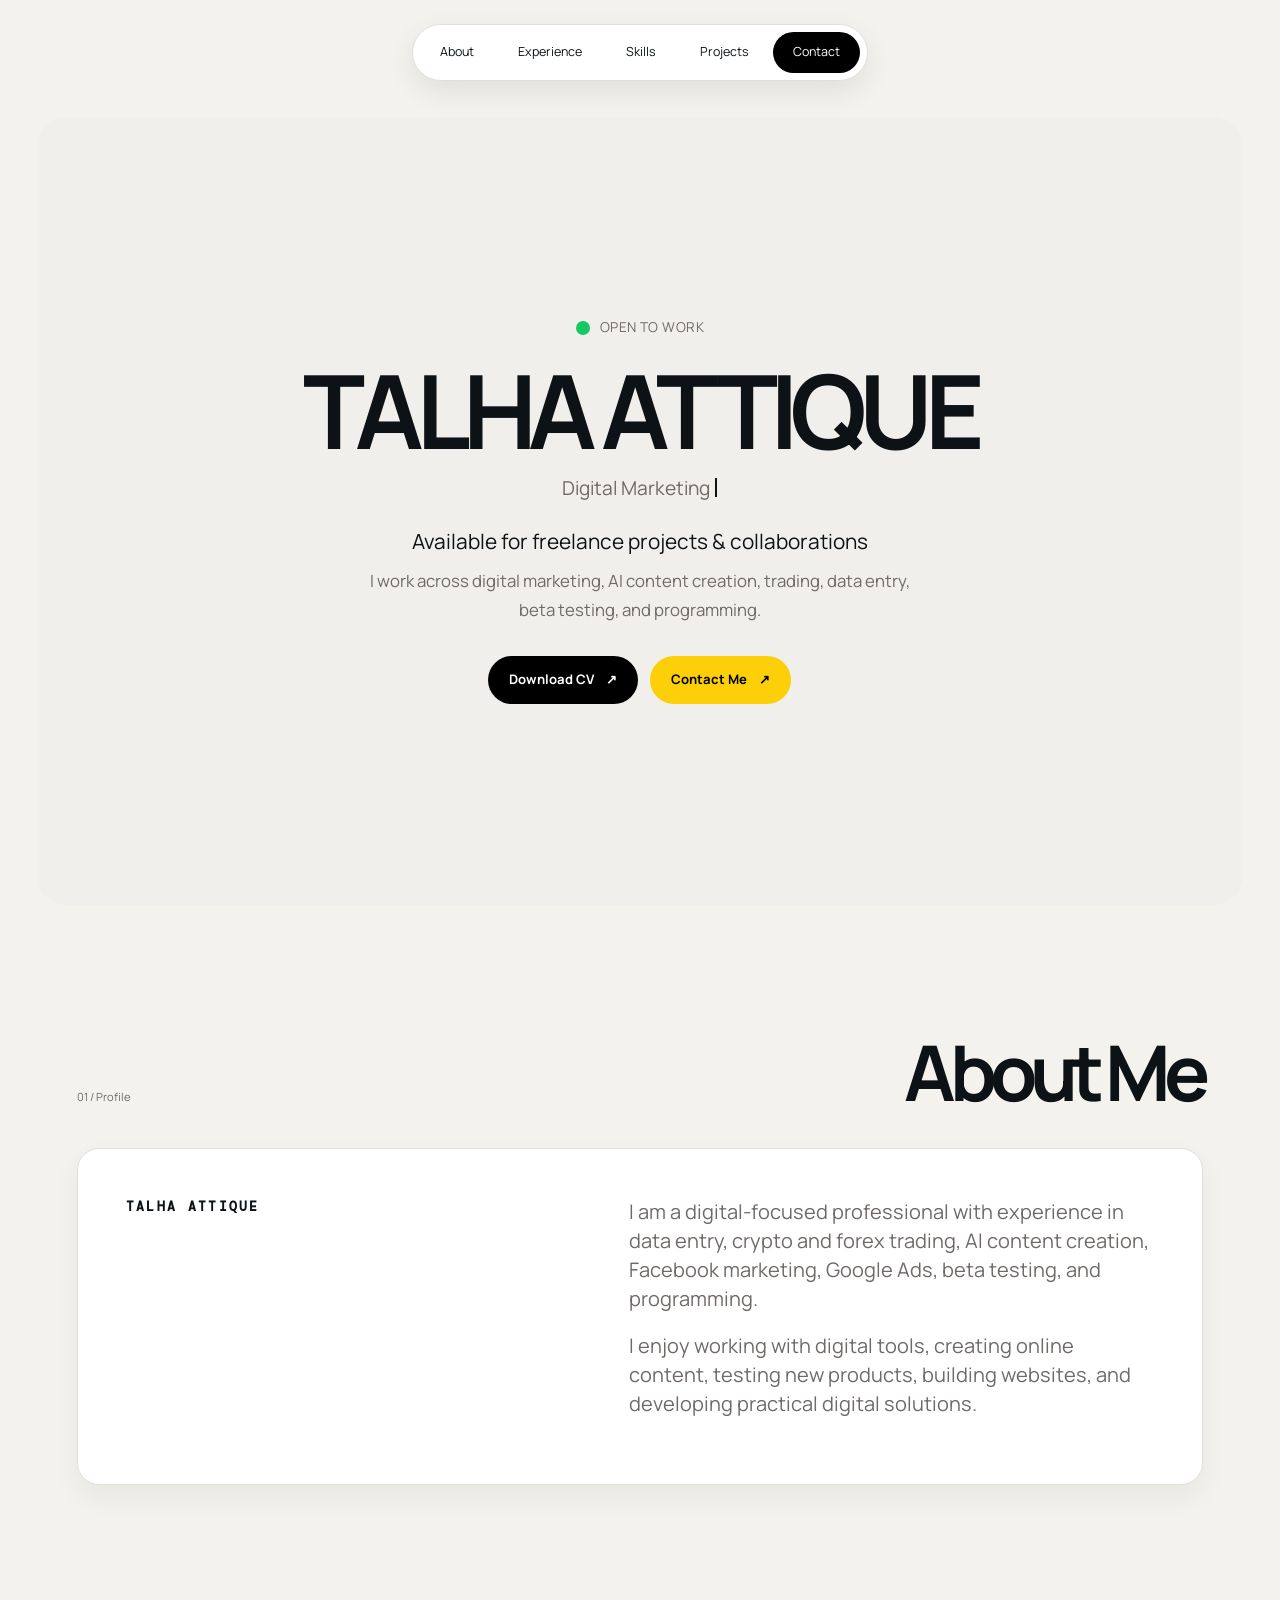
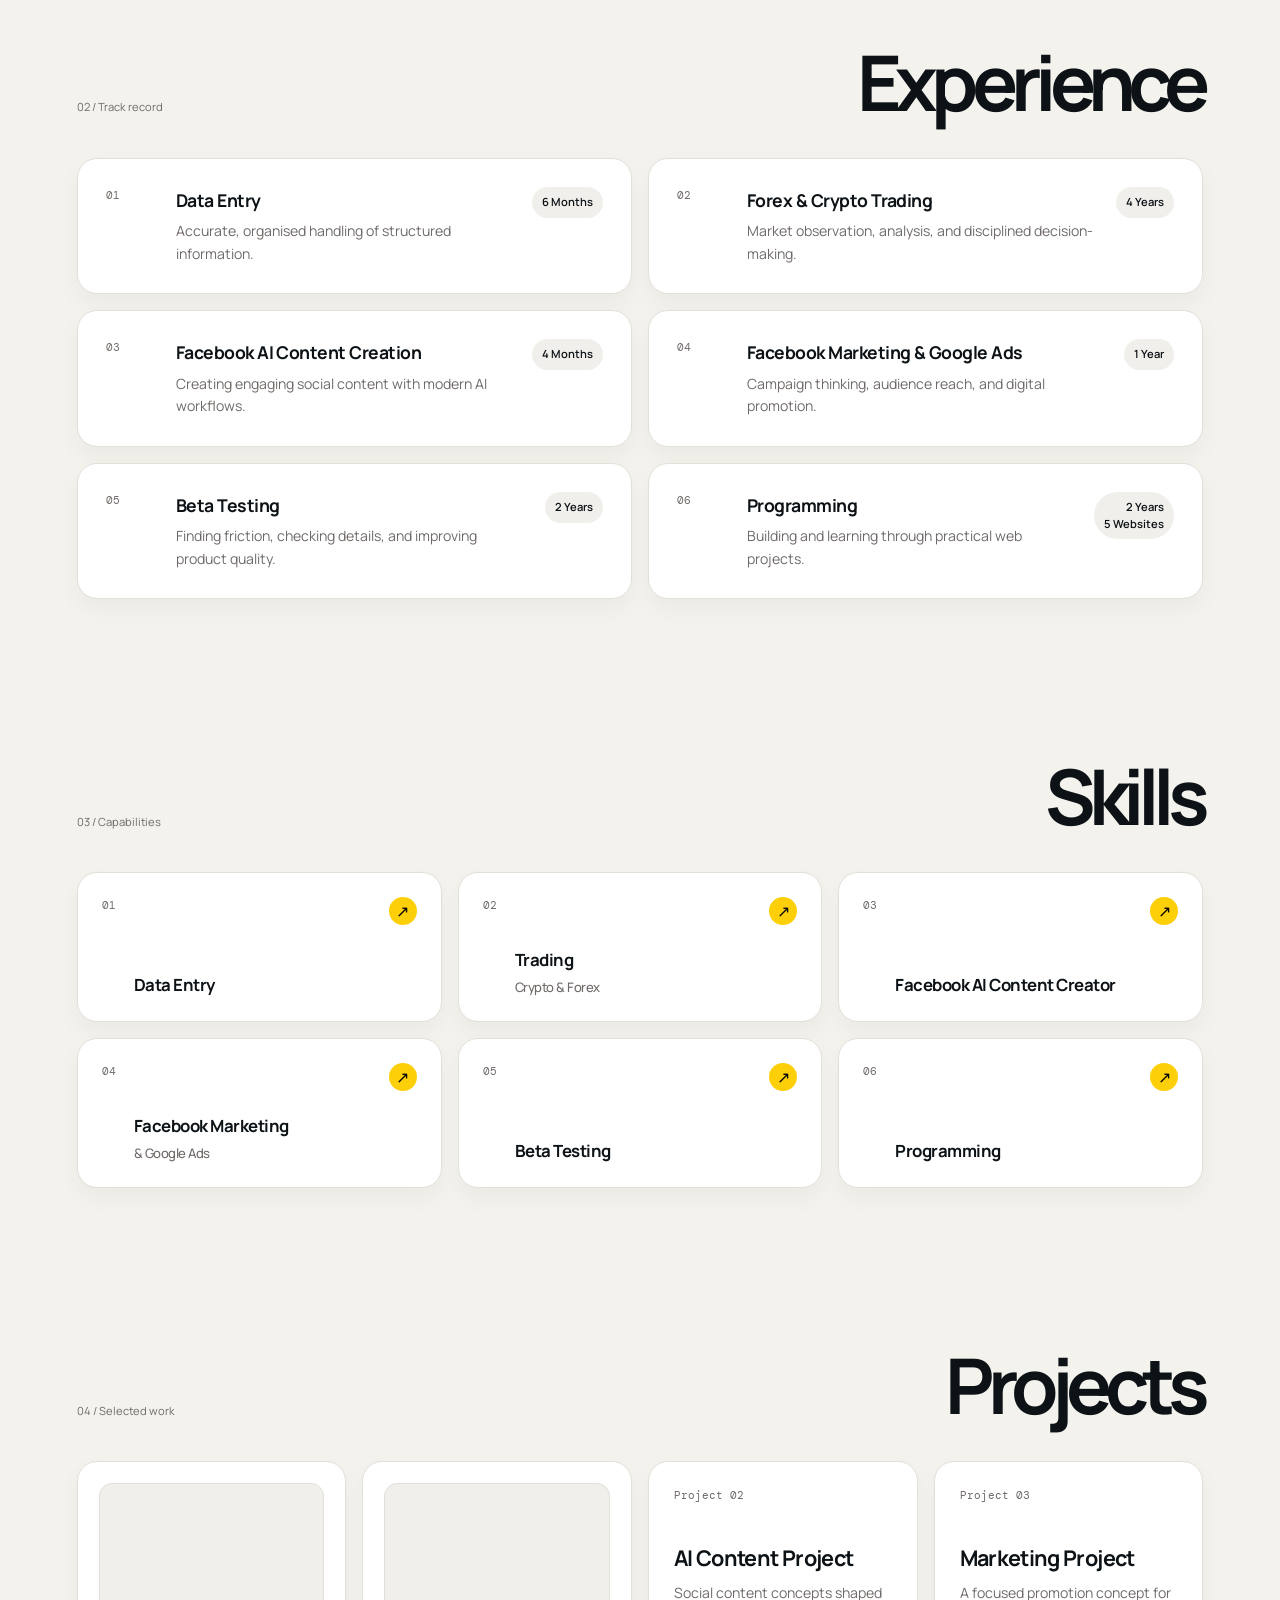
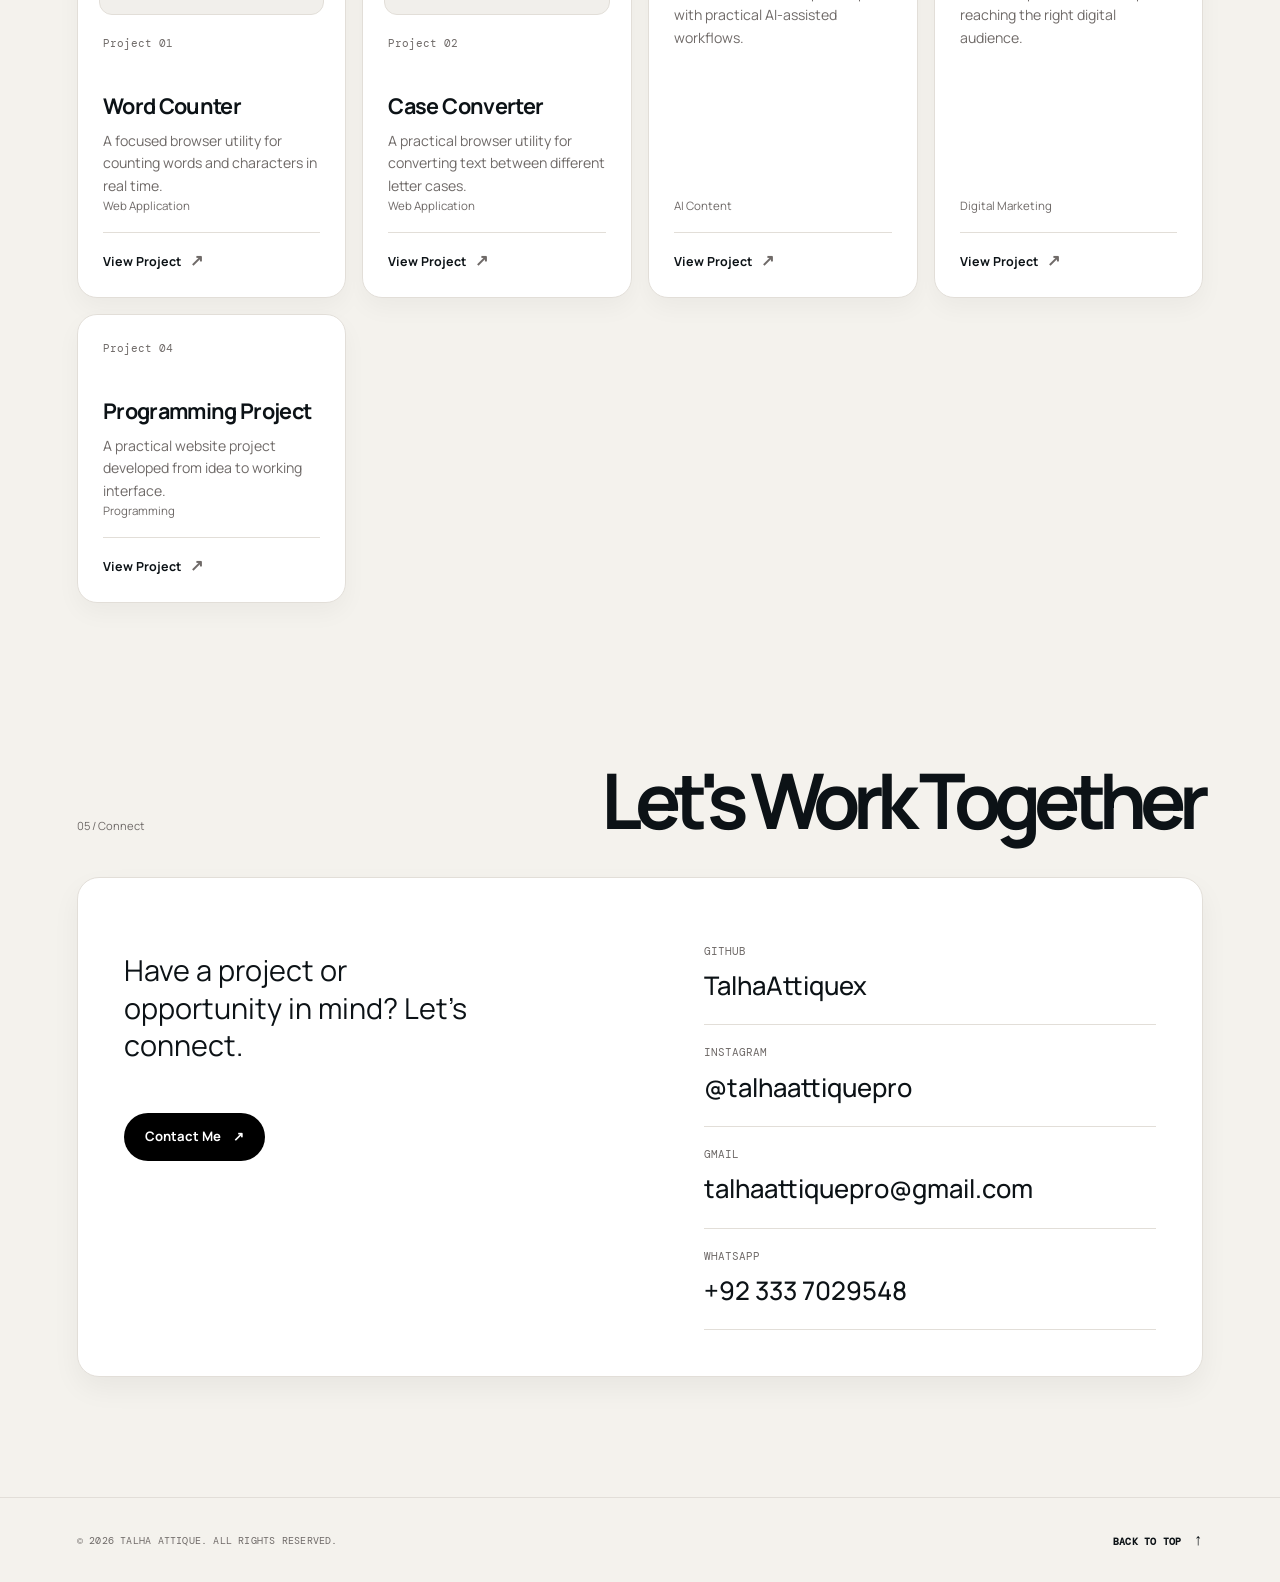
==== commit faf433fc: "Add files via upload" ====
--- a/index.html
+++ b/index.html
@@ -67,6 +67,7 @@
             <div class="section-heading"><p class="eyebrow">04 / Selected work</p><h2 id="projects-title">Projects</h2></div>
             <div class="project-grid">
                 <article class="project-card project-card-featured" data-reveal><div class="project-thumb" aria-label="Preview of Word Counter website"><iframe src="https://words-counter-sepia.vercel.app/" title="Word Counter website preview" loading="lazy" tabindex="-1"></iframe></div><span>Project 01</span><h3>Word Counter</h3><p>A focused browser utility for counting words and characters in real time.</p><small>Web Application</small><a class="text-link" href="project-preview.html">View Project <b aria-hidden="true">↗</b></a></article>
+                <article class="project-card project-card-featured" data-reveal><div class="project-thumb" aria-label="Preview of Case Converter website"><iframe src="https://case-converter-ten.vercel.app/" title="Case Converter website preview" loading="lazy" tabindex="-1"></iframe></div><span>Project 02</span><h3>Case Converter</h3><p>A practical browser utility for converting text between different letter cases.</p><small>Web Application</small><a class="text-link" href="case-converter-preview.html">View Project <b aria-hidden="true">↗</b></a></article>
                 <article class="project-card" data-reveal><span>Project 02</span><h3>AI Content Project</h3><p>Social content concepts shaped with practical AI-assisted workflows.</p><small>AI Content</small><a class="text-link" href="#contact">View Project <b aria-hidden="true">↗</b></a></article>
                 <article class="project-card" data-reveal><span>Project 03</span><h3>Marketing Project</h3><p>A focused promotion concept for reaching the right digital audience.</p><small>Digital Marketing</small><a class="text-link" href="#contact">View Project <b aria-hidden="true">↗</b></a></article>
                 <article class="project-card" data-reveal><span>Project 04</span><h3>Programming Project</h3><p>A practical website project developed from idea to working interface.</p><small>Programming</small><a class="text-link" href="#contact">View Project <b aria-hidden="true">↗</b></a></article>
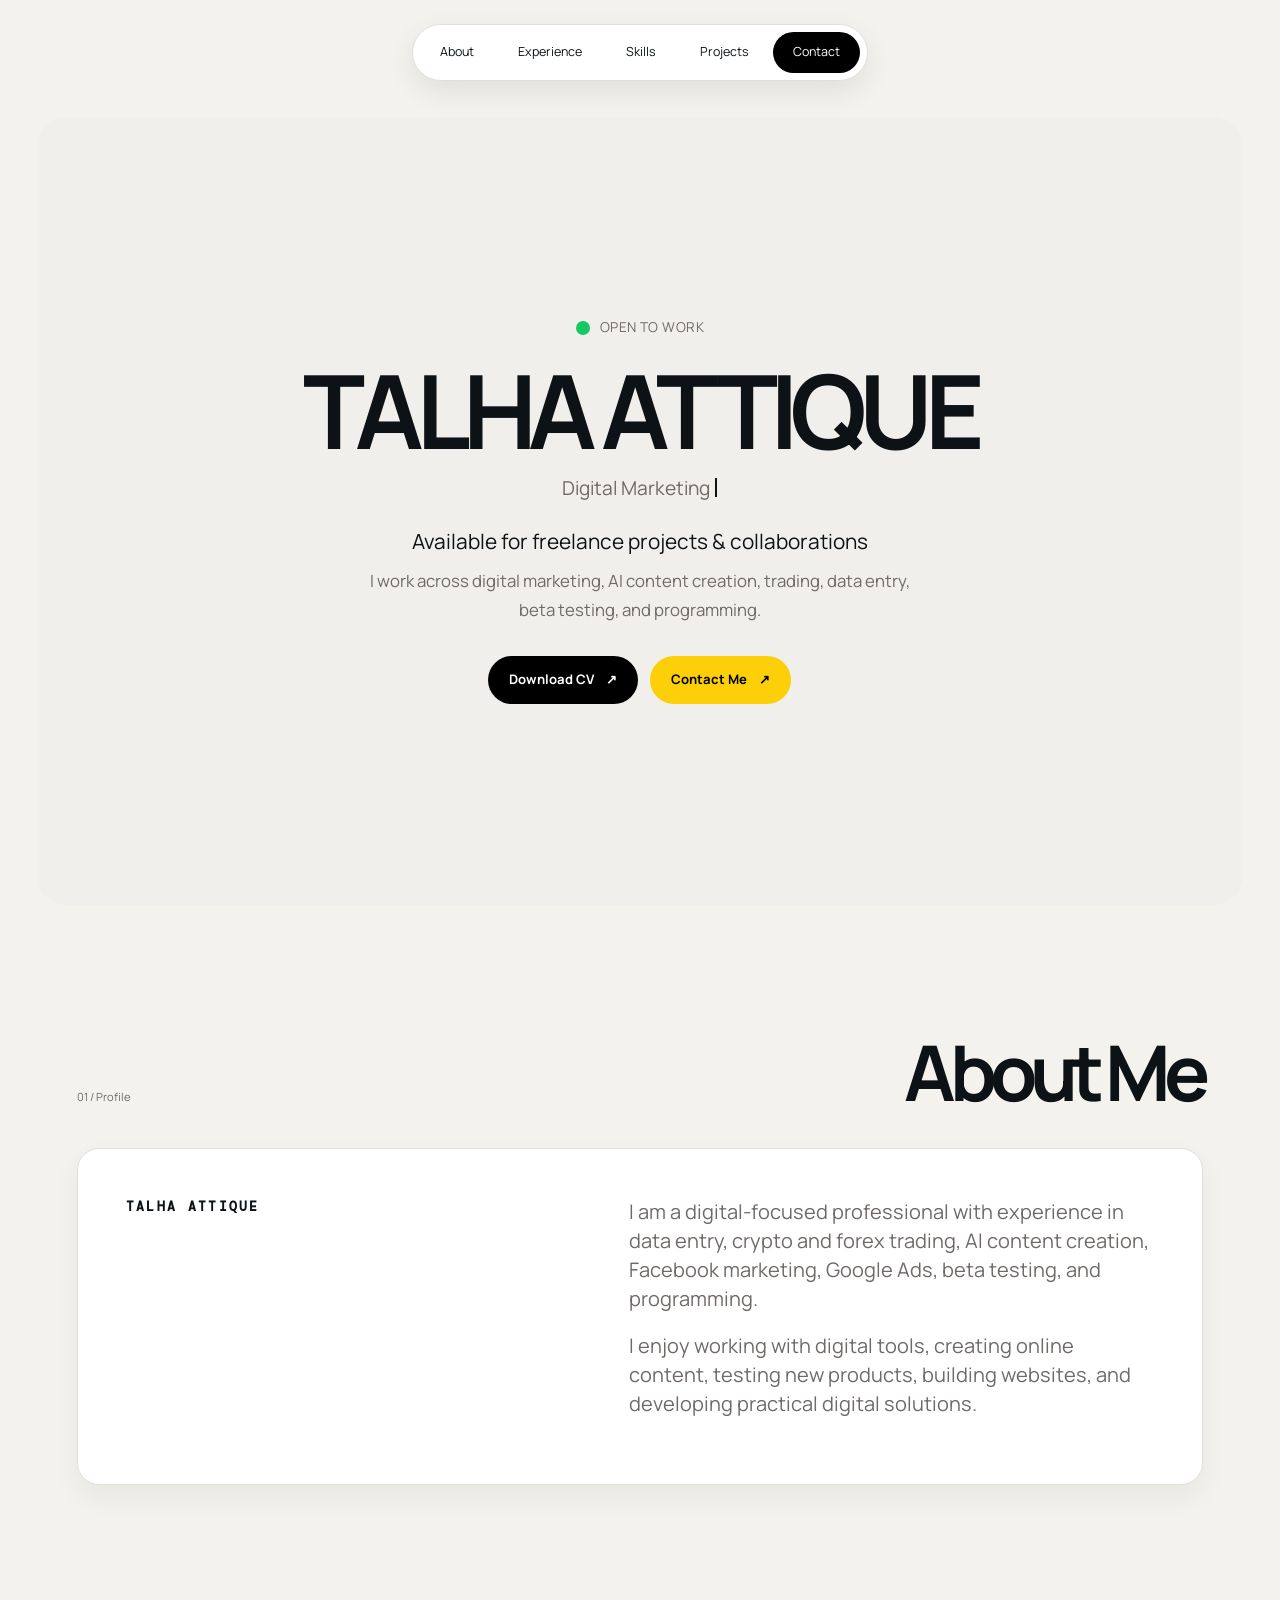
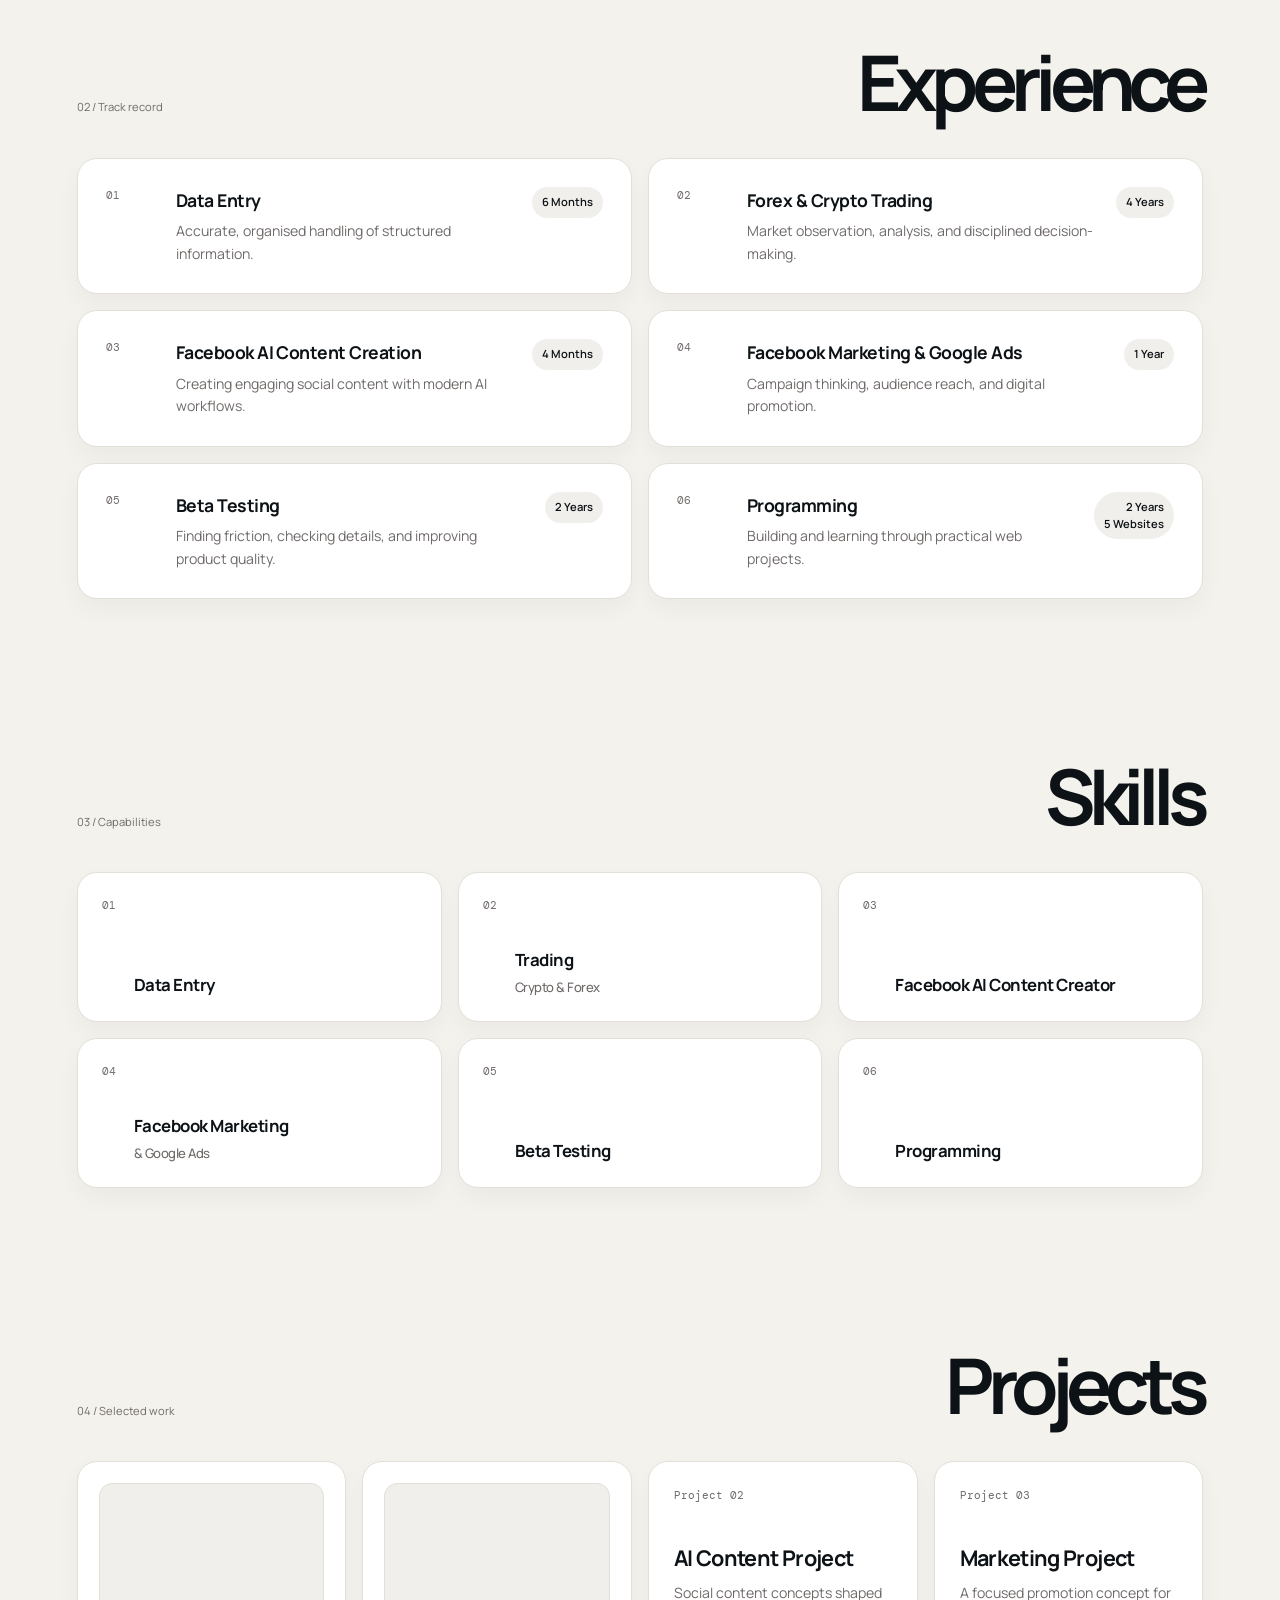
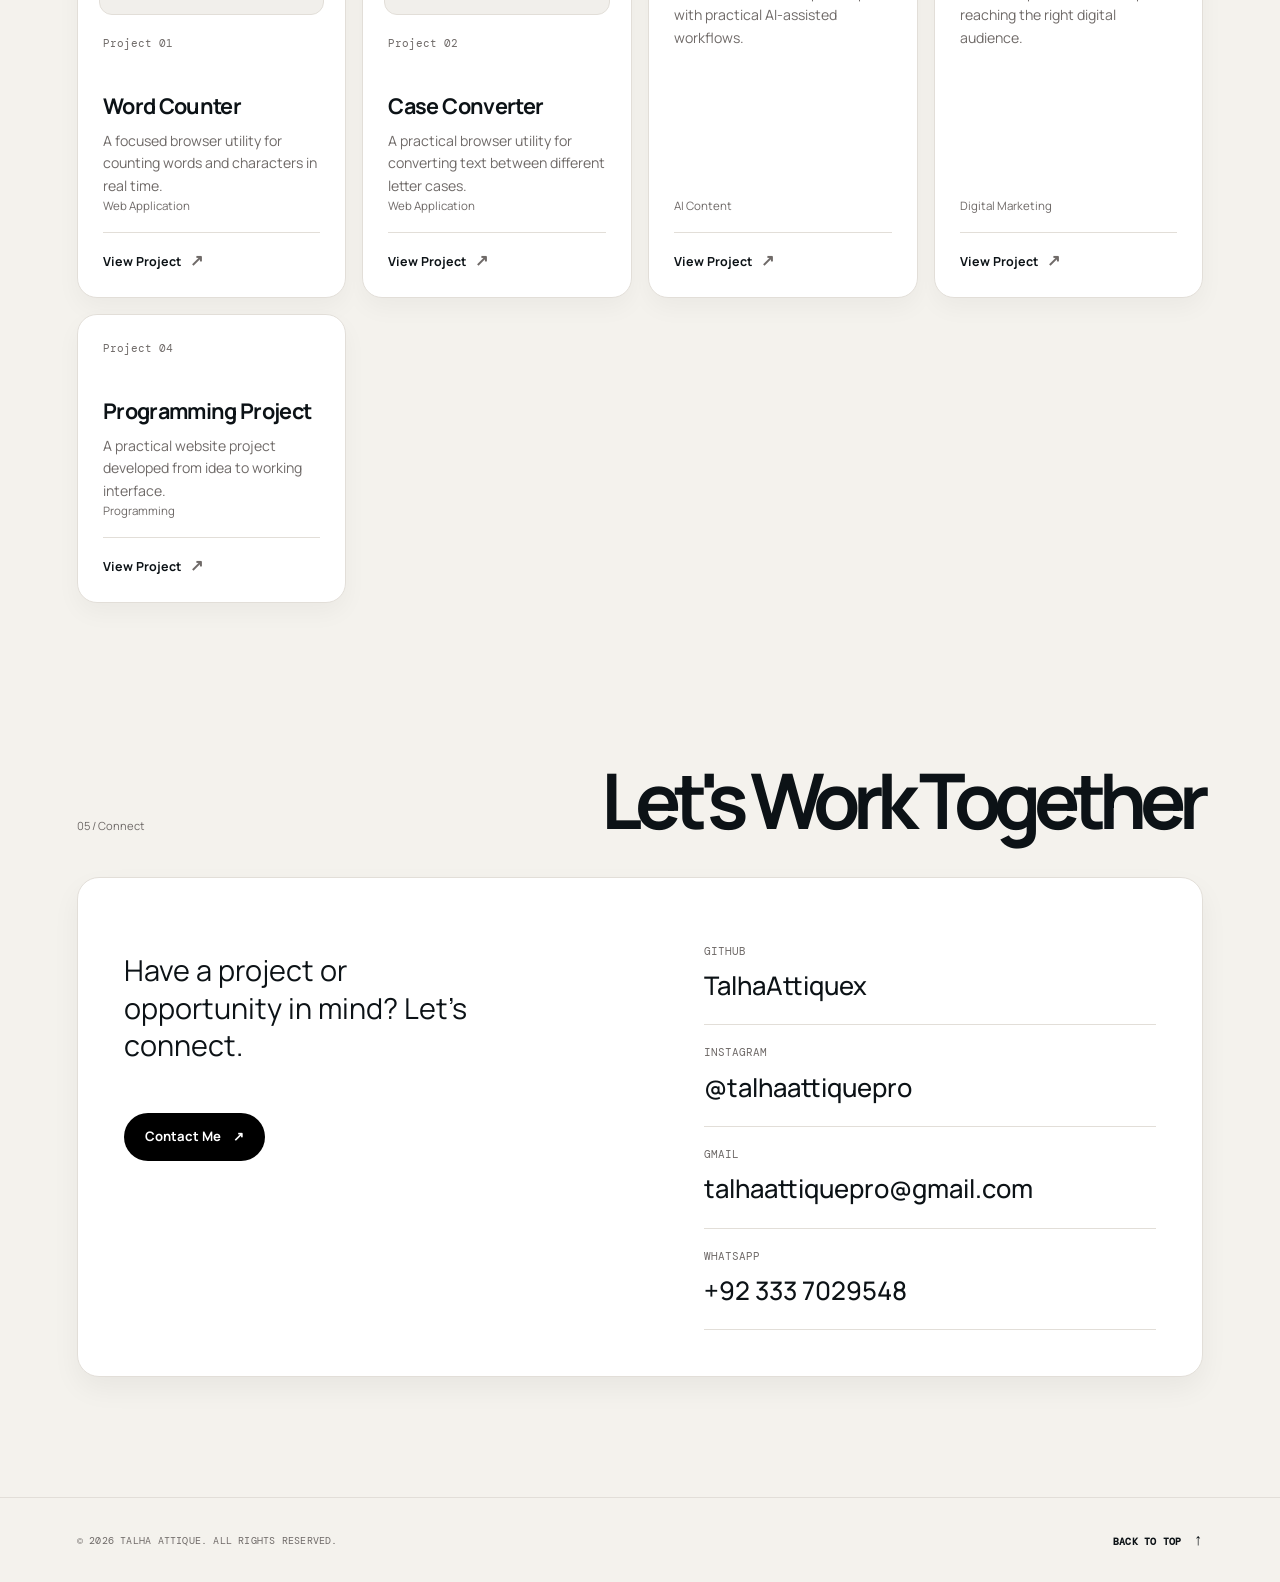
==== commit ff096f60: "Add files via upload" ====
--- a/index.html
+++ b/index.html
@@ -54,12 +54,12 @@
         <section class="section single-page-section" id="skills" aria-labelledby="skills-title">
             <div class="section-heading"><p class="eyebrow">03 / Capabilities</p><h2 id="skills-title">Skills</h2></div>
             <div class="skill-grid">
-                <article class="skill-card" data-reveal><span>01</span><h3>Data Entry</h3><i aria-hidden="true">↗</i></article>
-                <article class="skill-card" data-reveal><span>02</span><h3>Trading <small>Crypto &amp; Forex</small></h3><i aria-hidden="true">↗</i></article>
-                <article class="skill-card" data-reveal><span>03</span><h3>Facebook AI Content Creator</h3><i aria-hidden="true">↗</i></article>
-                <article class="skill-card" data-reveal><span>04</span><h3>Facebook Marketing <small>&amp; Google Ads</small></h3><i aria-hidden="true">↗</i></article>
-                <article class="skill-card" data-reveal><span>05</span><h3>Beta Testing</h3><i aria-hidden="true">↗</i></article>
-                <article class="skill-card" data-reveal><span>06</span><h3>Programming</h3><i aria-hidden="true">↗</i></article>
+                <article class="skill-card" data-reveal><span>01</span><h3>Data Entry</h3></article>
+                <article class="skill-card" data-reveal><span>02</span><h3>Trading <small>Crypto &amp; Forex</small></h3></article>
+                <article class="skill-card" data-reveal><span>03</span><h3>Facebook AI Content Creator</h3></article>
+                <article class="skill-card" data-reveal><span>04</span><h3>Facebook Marketing <small>&amp; Google Ads</small></h3></article>
+                <article class="skill-card" data-reveal><span>05</span><h3>Beta Testing</h3></article>
+                <article class="skill-card" data-reveal><span>06</span><h3>Programming</h3></article>
             </div>
         </section>
 
--- a/style.css
+++ b/style.css
@@ -161,10 +161,9 @@
 .experience-card p, .project-card p { color: var(--muted); font-size: .88rem; line-height: 1.6; margin: 7px 0 0; }
 .experience-card strong { background: var(--secondary-bg); border-radius: 999px; color: var(--dark); font-size: .7rem; font-weight: 600; padding: 7px 10px; text-align: right; white-space: nowrap; }
 .skill-grid { grid-template-columns: repeat(3, minmax(0, 1fr)); }
-.skill-card { display: grid; gap: 18px; grid-template-columns: auto 1fr auto; isolation: isolate; min-height: 150px; overflow: hidden; padding: 24px; position: relative; transition: box-shadow .25s ease, transform .25s ease; }
+.skill-card { display: grid; gap: 18px; grid-template-columns: auto 1fr; isolation: isolate; min-height: 150px; overflow: hidden; padding: 24px; position: relative; transition: box-shadow .25s ease, transform .25s ease; }
 .skill-card h3 { align-self: end; font-size: 1.05rem; }
 .skill-card small { color: var(--muted); display: block; font-size: .78em; font-weight: 500; margin-top: 5px; }
-.skill-card i { align-self: start; background: var(--yellow); border-radius: 50%; color: var(--secondary-dark); font-style: normal; height: 28px; line-height: 28px; text-align: center; width: 28px; }
 .project-grid { grid-template-columns: repeat(4, minmax(0, 1fr)); }
 .project-card { display: flex; flex-direction: column; min-height: 270px; padding: 25px; transition: box-shadow .25s ease, transform .25s ease; }
 .project-card-featured { overflow: hidden; }
@@ -185,12 +184,12 @@
 .typing-line { color: var(--muted); font-size: clamp(.95rem, 1.8vw, 1.2rem); line-height: 1.4; margin: 16px 0 0; min-height: 1.4em; }
 .typing-line::after { animation: typing-cursor .8s steps(1) infinite; border-right: 2px solid var(--dark); content: ''; display: inline-block; height: 1em; margin-left: 5px; vertical-align: -.12em; }
 .contact-link { background-position: right 18px center; background-repeat: no-repeat; background-size: 96px; overflow: hidden; position: relative; isolation: isolate; }
-.contact-link::before { background-position: right 18px center; background-repeat: no-repeat; background-size: 96px; content: ''; inset: 0; opacity: .07; pointer-events: none; position: absolute; transition: opacity .25s ease, transform .25s ease; z-index: -1; }
-.contact-link:nth-child(1)::before { background-image: url('https://cdn.simpleicons.org/github/0C1216'); }
-.contact-link:nth-child(2)::before { background-image: url('https://cdn.simpleicons.org/instagram/0C1216'); }
-.contact-link:nth-child(3)::before { background-image: url('https://cdn.simpleicons.org/gmail/0C1216'); }
-.contact-link:nth-child(4)::before { background-image: url('https://cdn.simpleicons.org/whatsapp/0C1216'); }
-.contact-link:hover::before { opacity: .14; transform: scale(1.04); }
+.contact-link::before { background-position: right 18px center; background-repeat: no-repeat; background-size: 96px; content: ''; inset: 0; opacity: .16; pointer-events: none; position: absolute; transition: opacity .25s ease, transform .25s ease; z-index: -1; }
+.contact-link:nth-child(1)::before { background-image: url('https://cdn.simpleicons.org/github/181717'); }
+.contact-link:nth-child(2)::before { background-image: url('https://cdn.simpleicons.org/instagram/E4405F'); }
+.contact-link:nth-child(3)::before { background-image: url('https://cdn.simpleicons.org/gmail/EA4335'); }
+.contact-link:nth-child(4)::before { background-image: url('https://cdn.simpleicons.org/whatsapp/25D366'); }
+.contact-link:hover::before { opacity: .24; transform: scale(1.04); }
 .site-footer { border-top: 1px solid var(--border); max-width: none; padding: 30px 6vw; }
 .site-footer a { font-weight: 700; }
 .project-preview-page { min-height: 100vh; }
